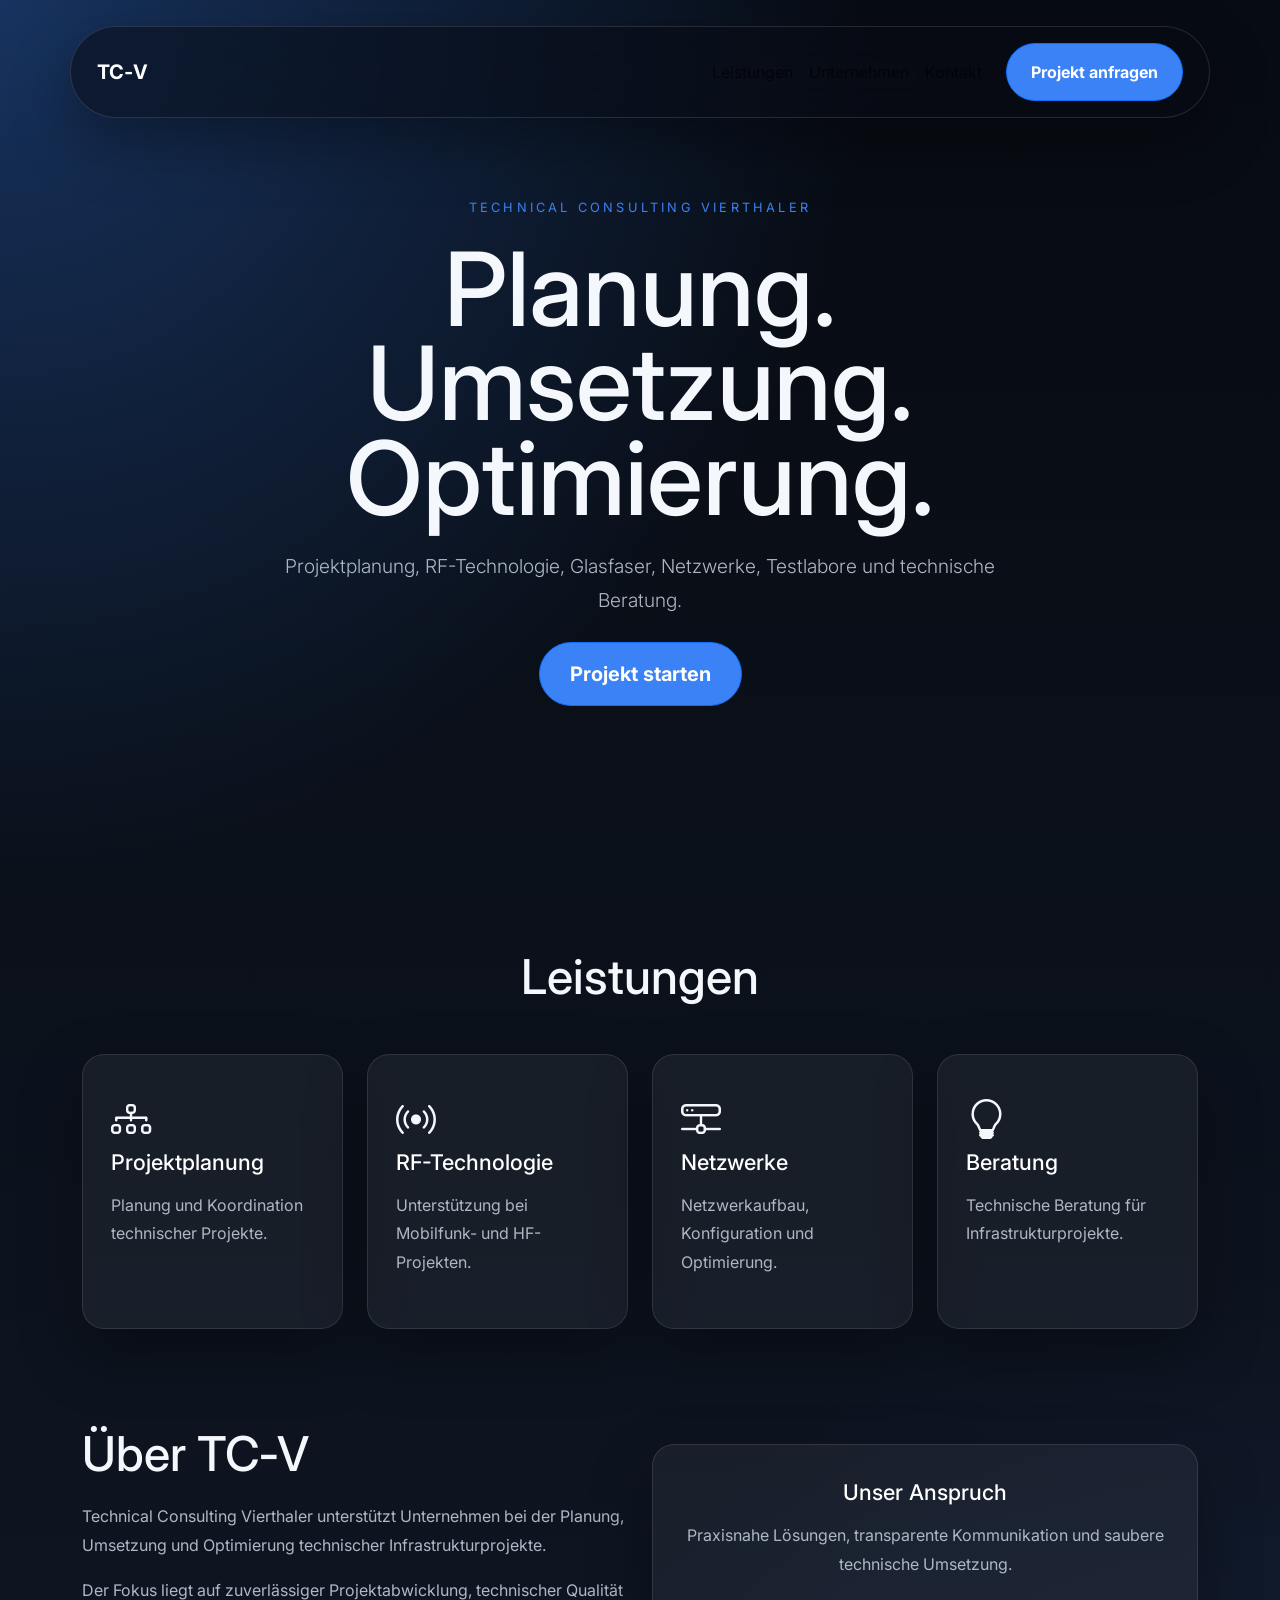
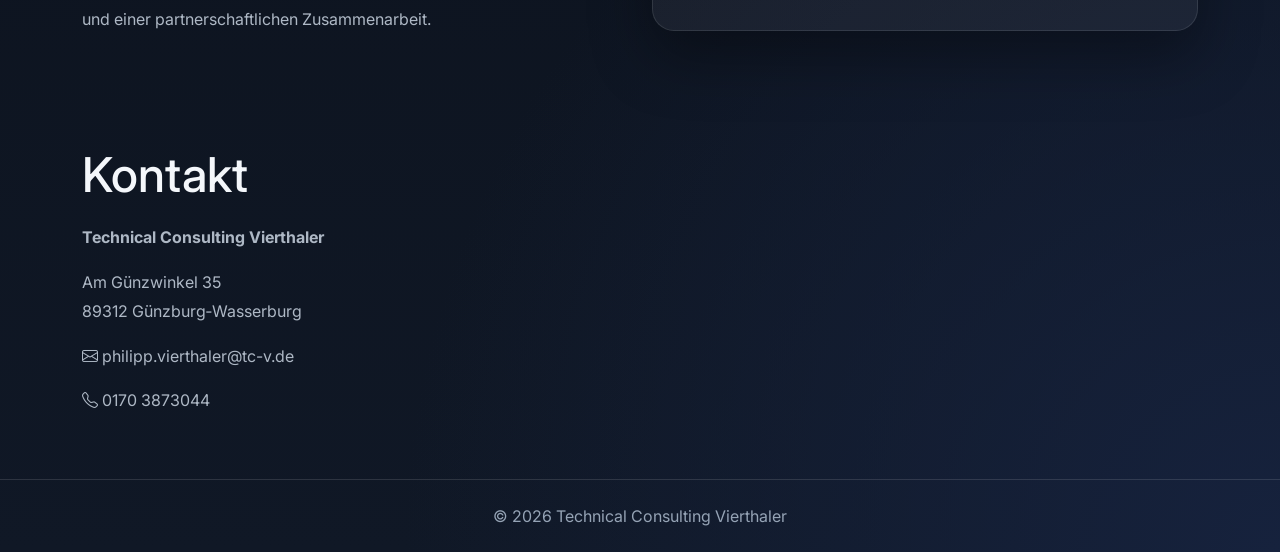
==== index.html @ 1ed107e8 "Add files via upload" ====
<!doctype html>
<html lang="de">
<head>
<meta charset="utf-8">
<meta name="viewport" content="width=device-width, initial-scale=1">
<title>Technical Consulting Vierthaler</title>

<meta name="description" content="Projektplanung, RF-Technologie, Glasfaser, Netzwerke und technische Beratung.">

<link href="https://cdn.jsdelivr.net/npm/bootstrap@5.3.7/dist/css/bootstrap.min.css" rel="stylesheet">
<link href="https://cdn.jsdelivr.net/npm/bootstrap-icons@1.11.3/font/bootstrap-icons.css" rel="stylesheet">
<link rel="preconnect" href="https://fonts.googleapis.com">
<link href="https://fonts.googleapis.com/css2?family=Inter:wght@300;400;600;700;800&display=swap" rel="stylesheet">
<link rel="stylesheet" href="style.css">
</head>

<body>

<nav class="navbar navbar-expand-lg fixed-top">
<div class="container">
<a class="navbar-brand text-white fw-bold" href="#">TC‑V</a>

<button class="navbar-toggler" data-bs-toggle="collapse" data-bs-target="#menu">
<span class="navbar-toggler-icon"></span>
</button>

<div id="menu" class="collapse navbar-collapse justify-content-end">
<ul class="navbar-nav align-items-lg-center">
<li class="nav-item"><a class="nav-link" href="#leistungen">Leistungen</a></li>
<li class="nav-item"><a class="nav-link" href="#unternehmen">Unternehmen</a></li>
<li class="nav-item"><a class="nav-link" href="#kontakt">Kontakt</a></li>
<li class="nav-item ms-lg-3">
<a href="#kontakt" class="btn btn-primary rounded-pill px-4">Projekt anfragen</a>
</li>
</ul>
</div>
</div>
</nav>

<header class="hero">
<div class="container text-center">
<span class="eyebrow">TECHNICAL CONSULTING VIERTHALER</span>
<h1>Planung.<br>Umsetzung.<br>Optimierung.</h1>
<p class="lead mx-auto" style="max-width:760px">
Projektplanung, RF-Technologie, Glasfaser, Netzwerke, Testlabore und technische Beratung.
</p>
<a class="btn btn-primary btn-lg rounded-pill mt-4" href="#kontakt">Projekt starten</a>
</div>
</header>

<section id="leistungen" class="container py-5">
<h2 class="text-center mb-5">Leistungen</h2>
<div class="row g-4">
<div class="col-md-6 col-xl-3"><div class="service-card"><i class="bi bi-diagram-3 fs-1"></i><h3>Projektplanung</h3><p>Planung und Koordination technischer Projekte.</p></div></div>
<div class="col-md-6 col-xl-3"><div class="service-card"><i class="bi bi-broadcast fs-1"></i><h3>RF-Technologie</h3><p>Unterstützung bei Mobilfunk- und HF-Projekten.</p></div></div>
<div class="col-md-6 col-xl-3"><div class="service-card"><i class="bi bi-hdd-network fs-1"></i><h3>Netzwerke</h3><p>Netzwerkaufbau, Konfiguration und Optimierung.</p></div></div>
<div class="col-md-6 col-xl-3"><div class="service-card"><i class="bi bi-lightbulb fs-1"></i><h3>Beratung</h3><p>Technische Beratung für Infrastrukturprojekte.</p></div></div>
</div>
</section>

<section id="unternehmen" class="container py-5">
<div class="row align-items-center">
<div class="col-lg-6">
<h2>Über TC‑V</h2>
<p>Technical Consulting Vierthaler unterstützt Unternehmen bei der Planung, Umsetzung und Optimierung technischer Infrastrukturprojekte.</p>
<p>Der Fokus liegt auf zuverlässiger Projektabwicklung, technischer Qualität und einer partnerschaftlichen Zusammenarbeit.</p>
</div>
<div class="col-lg-6">
<div class="service-card text-center">
<h3>Unser Anspruch</h3>
<p>Praxisnahe Lösungen, transparente Kommunikation und saubere technische Umsetzung.</p>
</div>
</div>
</div>
</section>

<section id="kontakt" class="container py-5">
<h2>Kontakt</h2>
<p><strong>Technical Consulting Vierthaler</strong></p>
<p>Am Günzwinkel 35<br>89312 Günzburg‑Wasserburg</p>
<p><i class="bi bi-envelope"></i> philipp.vierthaler@tc-v.de</p>
<p><i class="bi bi-telephone"></i> 0170 3873044</p>
</section>

<footer class="py-4 text-center">
© 2026 Technical Consulting Vierthaler
</footer>

<script src="https://cdn.jsdelivr.net/npm/bootstrap@5.3.7/dist/js/bootstrap.bundle.min.js"></script>
<script src="script.js"></script>
</body>
</html>
---- style.css ----
:root{
 --bg:#070b12;
 --bg2:#101826;
 --surface:rgba(255,255,255,.05);
 --surface2:rgba(255,255,255,.08);
 --border:rgba(255,255,255,.12);
 --text:#f4f7fb;
 --muted:#aeb8c5;
 --accent:#3b82f6;
 --radius:20px;
 --shadow:0 25px 60px rgba(0,0,0,.35);
}

*{margin:0;padding:0;box-sizing:border-box}
html{scroll-behavior:smooth}
body{
 font-family:Inter,sans-serif;
 color:var(--text);
 background:
 radial-gradient(circle at top left,#17335f 0%,transparent 35%),
 radial-gradient(circle at bottom right,#16223d 0%,transparent 35%),
 linear-gradient(180deg,var(--bg),var(--bg2));
 overflow-x:hidden;
}

.container{width:min(1200px,92%);margin:auto}

.navbar{
 position:fixed;
 top:18px;
 left:0;
 right:0;
 z-index:1000;
}

.navbar .container{
 display:flex;
 justify-content:space-between;
 align-items:center;
 padding:16px 26px;
 background:rgba(8,12,20,.55);
 backdrop-filter:blur(18px);
 border:1px solid var(--border);
 border-radius:999px;
 box-shadow:var(--shadow);
}

.logo{
 color:#fff;
 text-decoration:none;
 font-weight:800;
 font-size:1.4rem;
 letter-spacing:.08em;
}

.menu{
 display:flex;
 gap:30px;
 align-items:center;
}

.menu a{
 color:var(--muted);
 text-decoration:none;
 transition:.25s;
}

.menu a:hover{color:#fff}

.cta{
 background:var(--accent);
 color:#fff!important;
 padding:12px 22px;
 border-radius:999px;
}

.hero{
 min-height:100vh;
 display:grid;
 place-items:center;
 text-align:center;
 position:relative;
 overflow:hidden;
}

.hero-bg{
 position:absolute;
 inset:-25%;
 background:
 radial-gradient(circle at 30% 35%,rgba(59,130,246,.28),transparent 32%),
 radial-gradient(circle at 70% 70%,rgba(140,92,255,.18),transparent 30%);
 filter:blur(45px);
 animation:float 14s ease-in-out infinite alternate;
}

.hero-content{
 position:relative;
 max-width:900px;
 z-index:2;
}

.eyebrow{
 color:var(--accent);
 letter-spacing:.25em;
 font-size:.8rem;
}

h1{
 font-size:clamp(3.3rem,8vw,6.5rem);
 line-height:.92;
 margin:24px 0;
}

.hero p{
 color:var(--muted);
 font-size:1.2rem;
 line-height:1.8;
 max-width:760px;
 margin:auto;
}

.buttons{
 margin-top:45px;
 display:flex;
 gap:18px;
 justify-content:center;
 flex-wrap:wrap;
}

.btn-primary,.btn-secondary{
 padding:16px 30px;
 border-radius:999px;
 text-decoration:none;
 font-weight:700;
 transition:.25s;
}

.btn-primary{
 background:var(--accent);
 color:#fff;
}

.btn-primary:hover{
 transform:translateY(-4px);
}

.btn-secondary{
 border:1px solid var(--border);
 background:var(--surface);
 color:#fff;
}

section{
 padding:110px 0;
}

h2{
 font-size:clamp(2rem,4vw,3rem);
 margin-bottom:20px;
}

.services-grid{
 display:grid;
 grid-template-columns:repeat(auto-fit,minmax(260px,1fr));
 gap:28px;
 margin-top:50px;
}

.service-card{
 background:var(--surface);
 border:1px solid var(--border);
 border-radius:var(--radius);
 padding:34px;
 transition:.3s;
 backdrop-filter:blur(10px);
 box-shadow:var(--shadow);
}

.service-card:hover{
 transform:translateY(-10px);
 border-color:rgba(59,130,246,.5);
 background:var(--surface2);
}

.service-card h3{
 margin-bottom:15px;
}

.service-card p,
#unternehmen p,
#kontakt p{
 color:var(--muted);
 line-height:1.8;
}

#kontakt a{
 color:var(--accent);
 text-decoration:none;
}

footer{
 border-top:1px solid var(--border);
 padding:50px 0;
 text-align:center;
 color:#95a3b5;
}

@keyframes float{
 from{transform:translate(-30px,-20px) scale(1)}
 to{transform:translate(35px,25px) scale(1.1)}
}

@media(max-width:900px){
 .navbar .container{
  flex-direction:column;
  border-radius:24px;
  gap:18px;
 }
 .menu{
  flex-wrap:wrap;
  justify-content:center;
  gap:18px;
 }
 .hero{
  padding-top:130px;
 }
 h1{
  line-height:1.02;
 }
}
/* ---------- Leistungen ---------- */

.service-card{
    background:rgba(255,255,255,.05);
    border:1px solid rgba(255,255,255,.10);
    border-radius:22px;
    padding:35px 28px;
    transition:.35s;
    backdrop-filter:blur(16px);
    height:100%;
}

.service-card:hover{
    transform:translateY(-10px);
    border-color:#3b82f6;
    box-shadow:0 20px 50px rgba(59,130,246,.18);
}

.service-icon{
    width:70px;
    height:70px;
    border-radius:18px;
    display:flex;
    align-items:center;
    justify-content:center;
    font-size:2rem;
    background:rgba(59,130,246,.12);
    margin-bottom:25px;
}

.service-card h3{
    font-size:1.35rem;
    margin-bottom:15px;
    color:#fff;
}

.service-card p{
    color:#aeb8c5;
    line-height:1.8;
}

#leistungen{
    padding-top:120px;
    padding-bottom:120px;
}
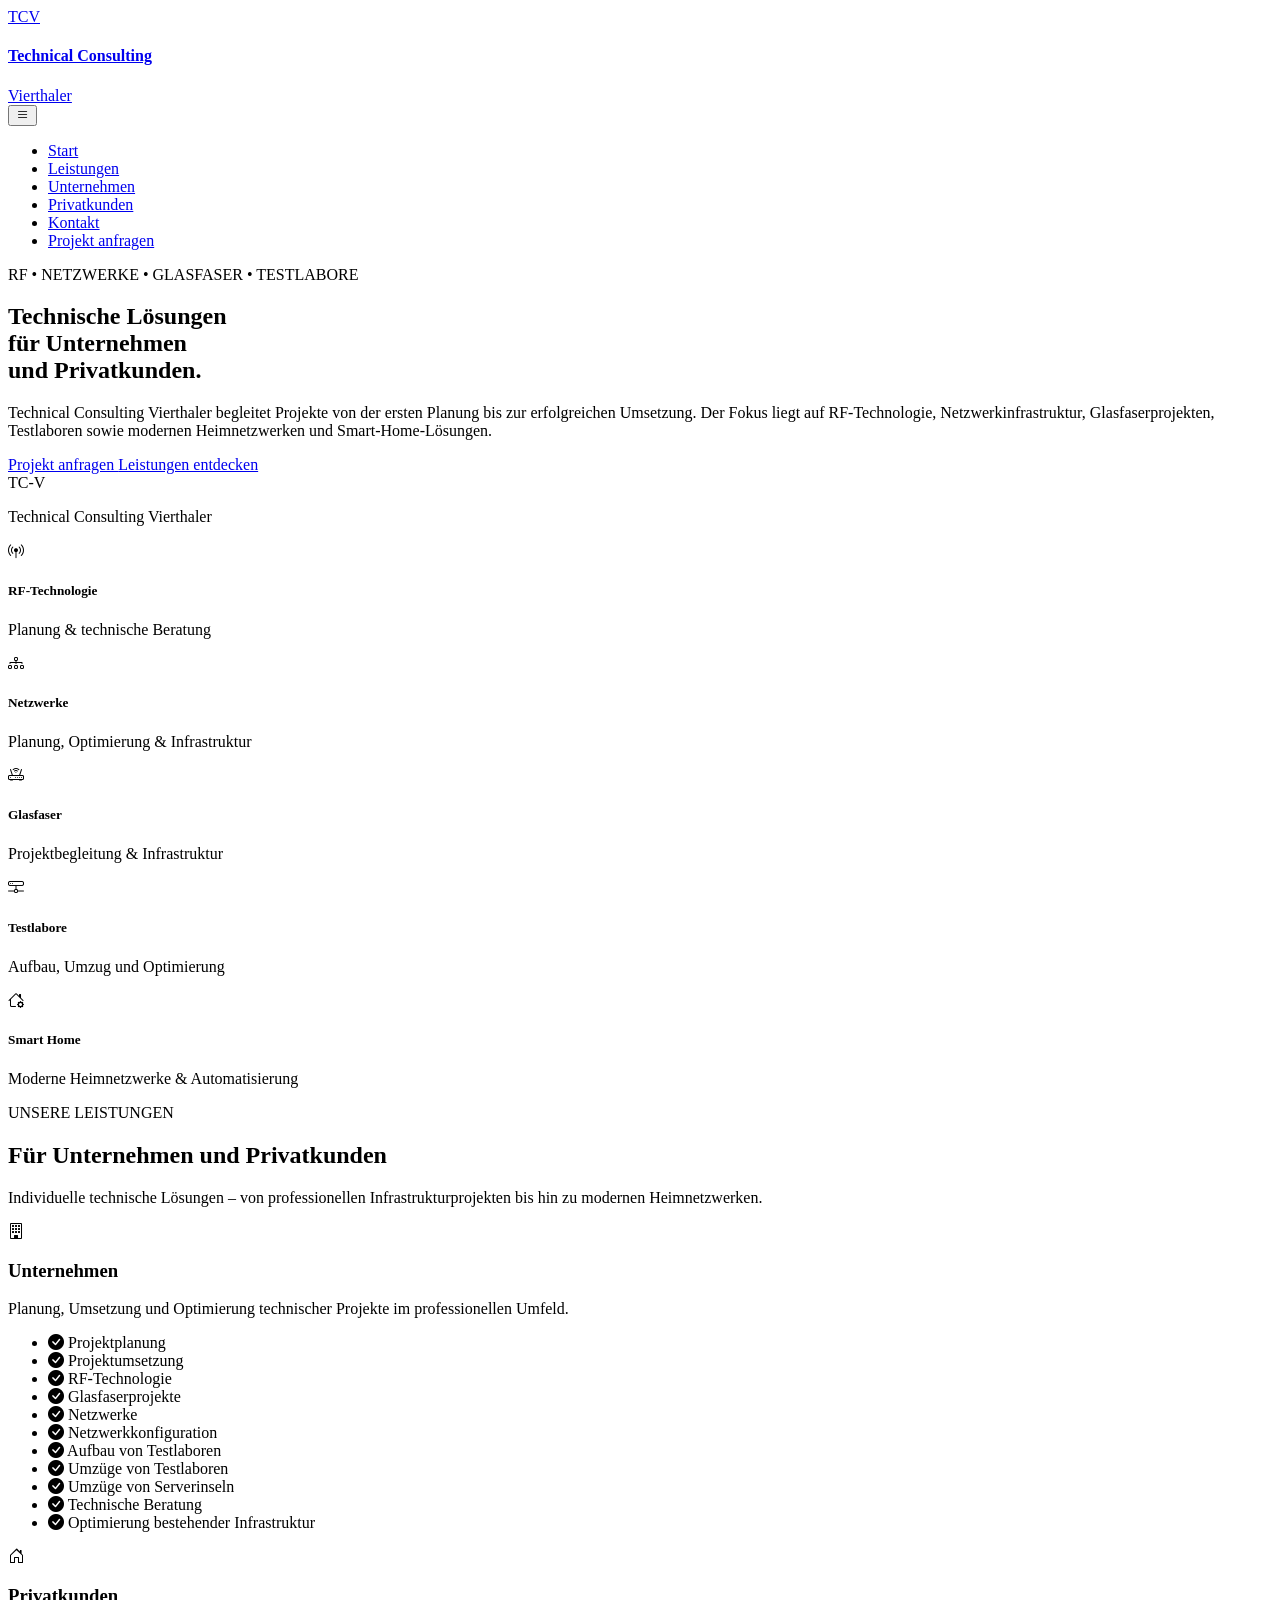
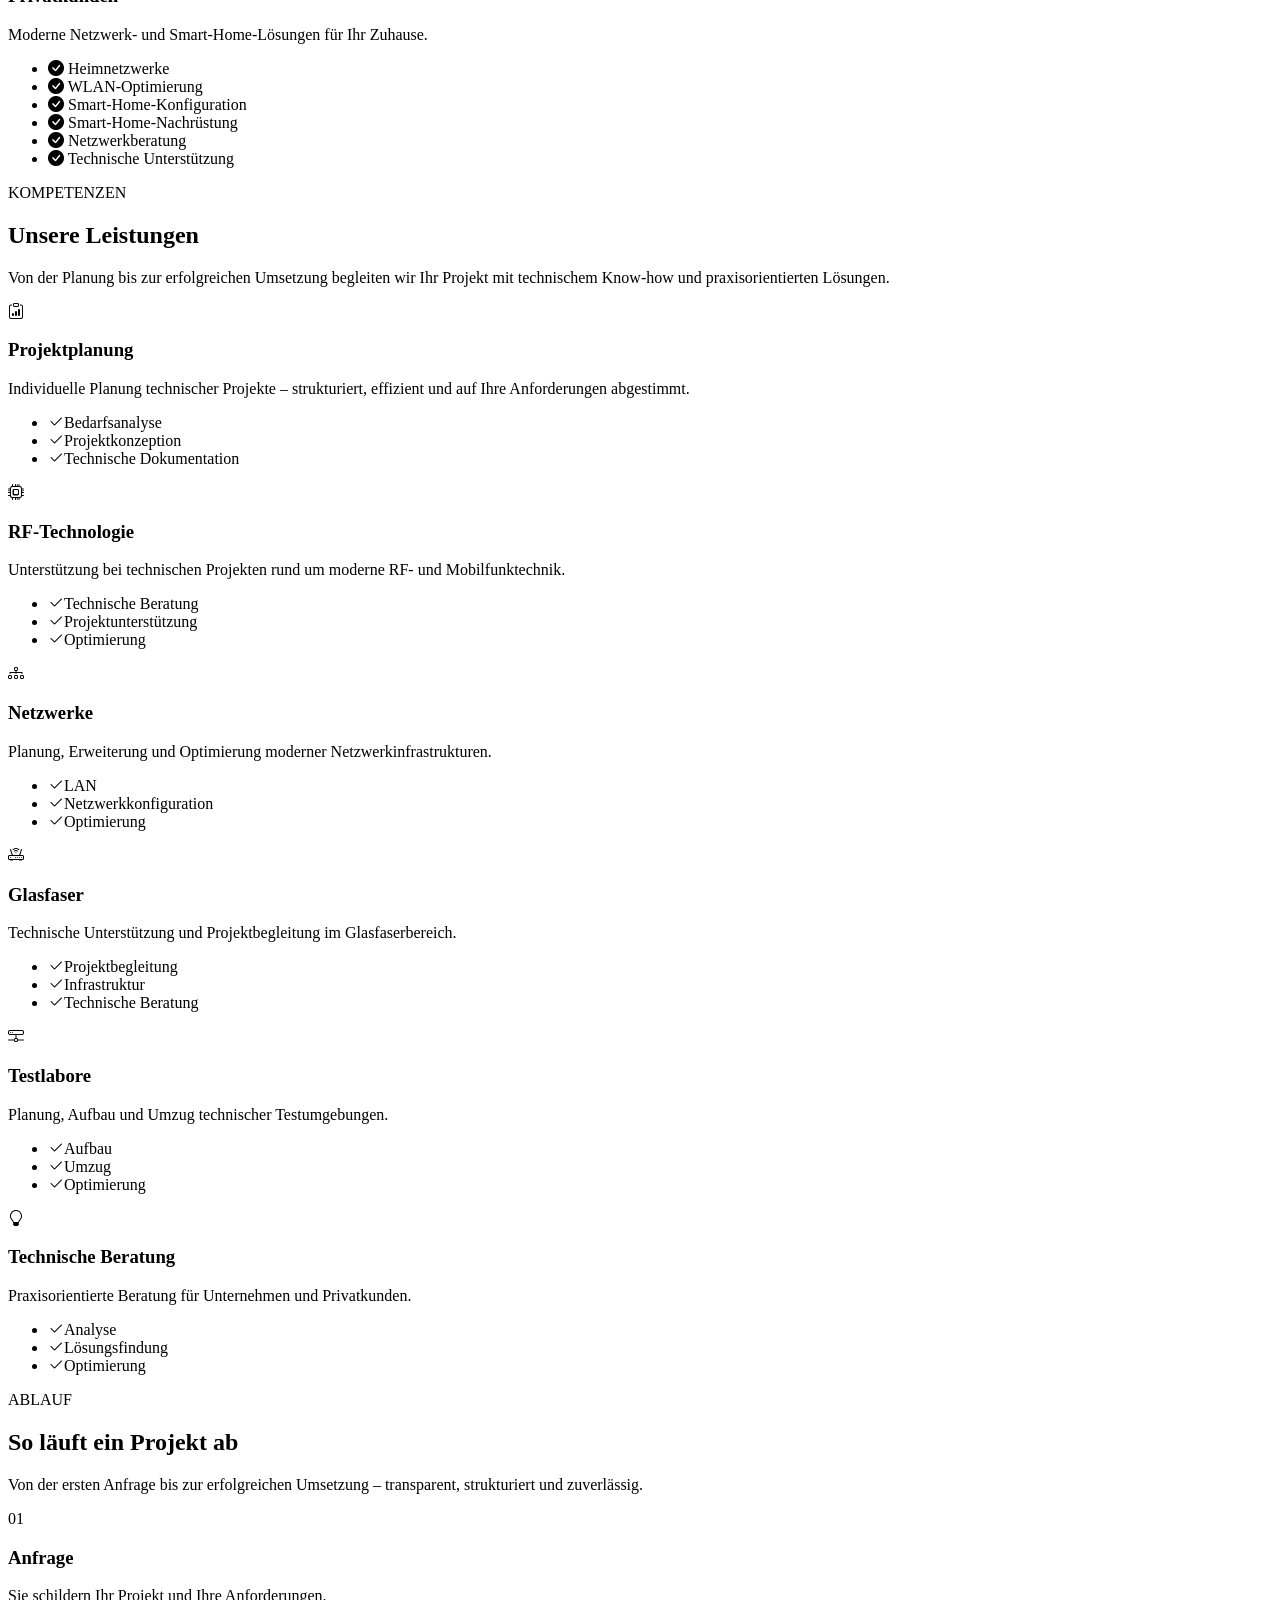
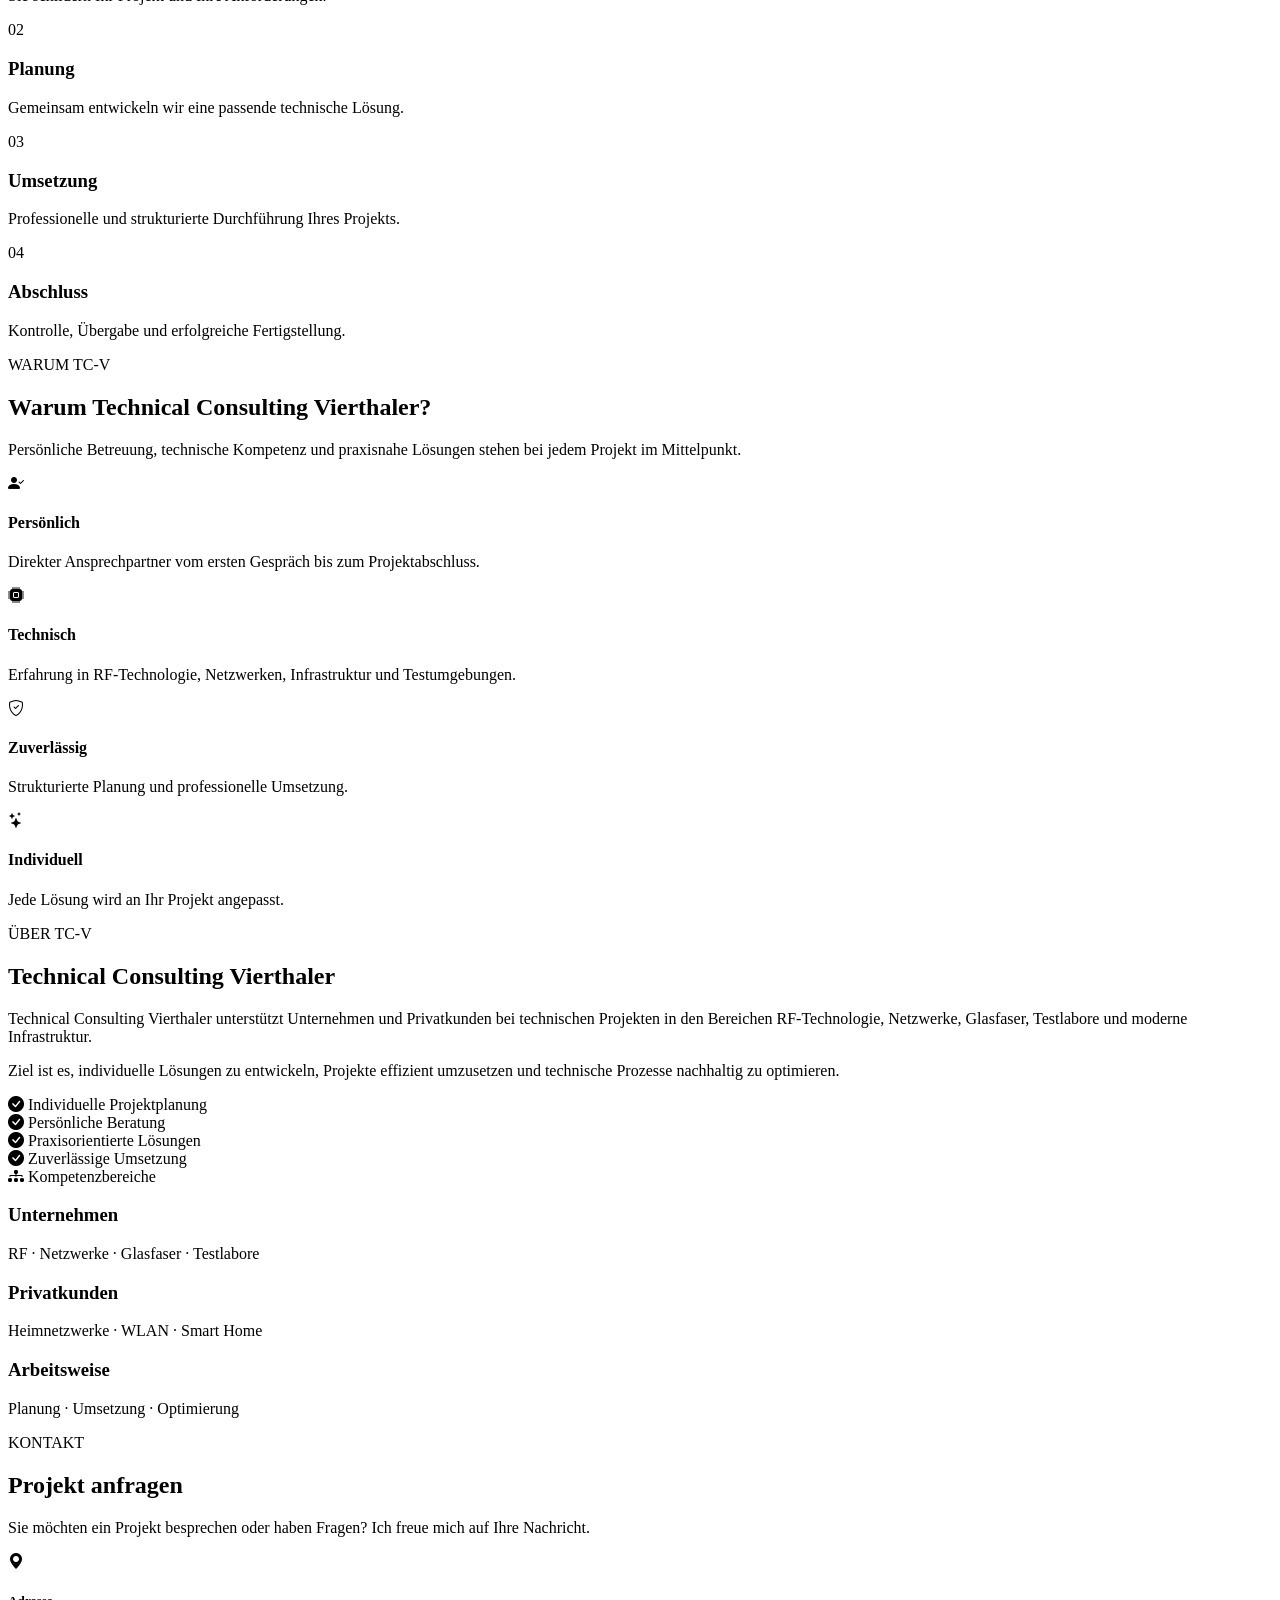
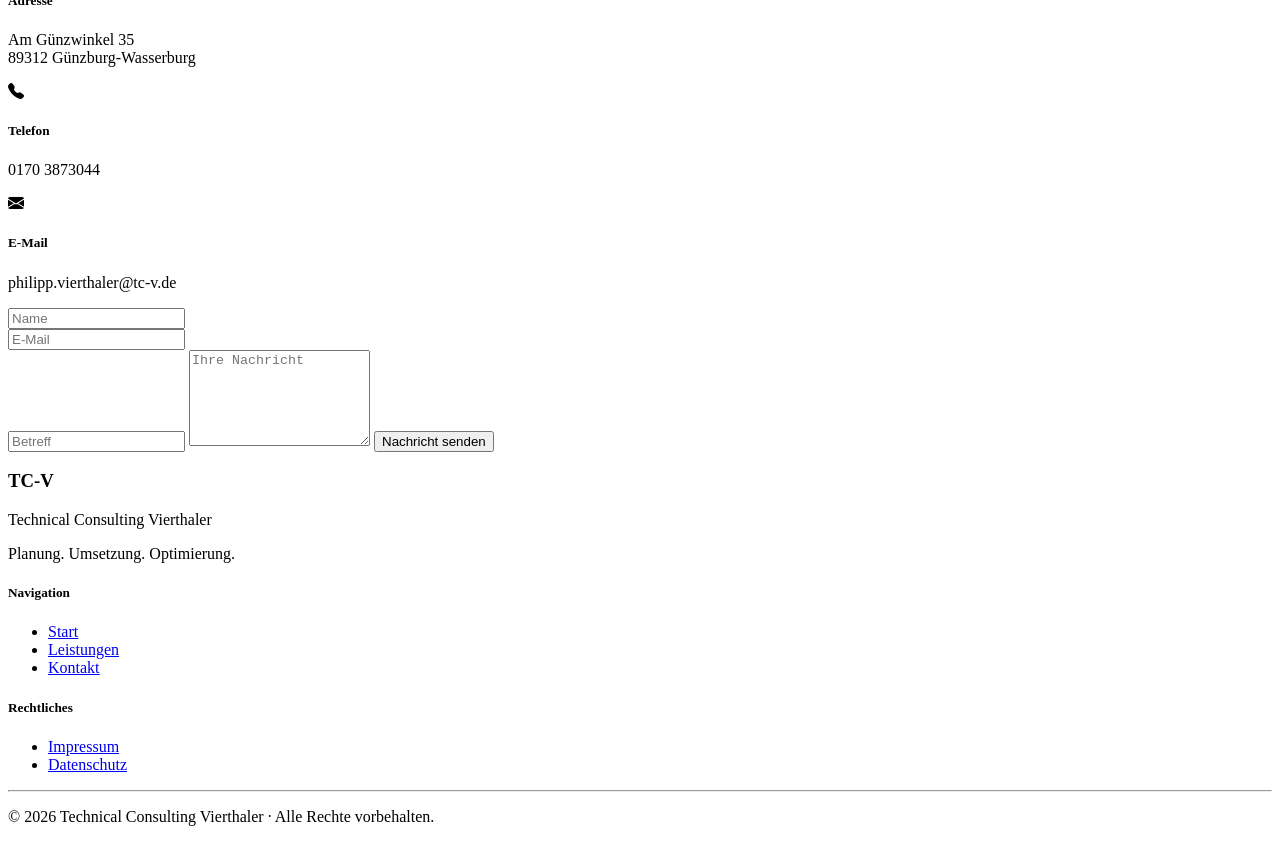
==== commit e4a30ab3: "Rename tcv_index_v4.html to index.html" ====
--- a/index.html
+++ b/index.html
@@ -1,92 +1,1382 @@
-<!doctype html>
+<!DOCTYPE html>
 <html lang="de">
+
 <head>
-<meta charset="utf-8">
-<meta name="viewport" content="width=device-width, initial-scale=1">
-<title>Technical Consulting Vierthaler</title>
-
-<meta name="description" content="Projektplanung, RF-Technologie, Glasfaser, Netzwerke und technische Beratung.">
-
-<link href="https://cdn.jsdelivr.net/npm/bootstrap@5.3.7/dist/css/bootstrap.min.css" rel="stylesheet">
-<link href="https://cdn.jsdelivr.net/npm/bootstrap-icons@1.11.3/font/bootstrap-icons.css" rel="stylesheet">
-<link rel="preconnect" href="https://fonts.googleapis.com">
-<link href="https://fonts.googleapis.com/css2?family=Inter:wght@300;400;600;700;800&display=swap" rel="stylesheet">
-<link rel="stylesheet" href="style.css">
+
+    <meta charset="UTF-8">
+    <meta name="viewport" content="width=device-width, initial-scale=1.0">
+
+    <title>Technical Consulting Vierthaler | RF · Netzwerke · Glasfaser · Testlabore</title>
+
+    <meta name="description"
+        content="Technical Consulting Vierthaler unterstützt Unternehmen und Privatkunden bei RF-Technologie, Netzwerken, Glasfaserprojekten, Testlaboren und technischer Infrastruktur.">
+
+    <meta name="keywords"
+        content="RF, Netzwerke, Glasfaser, Testlabore, Smart Home, Netzwerkberatung, Günzburg">
+
+    <meta name="author"
+        content="Technical Consulting Vierthaler">
+
+    <meta property="og:title"
+        content="Technical Consulting Vierthaler">
+
+    <meta property="og:description"
+        content="Planung. Umsetzung. Optimierung.">
+
+    <meta property="og:type"
+        content="website">
+
+    <meta property="og:locale"
+        content="de_DE">
+
+    <link rel="preconnect" href="https://fonts.googleapis.com">
+
+    <link rel="preconnect" href="https://fonts.gstatic.com" crossorigin>
+
+    <link href="https://fonts.googleapis.com/css2?family=Inter:wght@300;400;500;600;700;800;900&display=swap"
+        rel="stylesheet">
+
+    <link href="https://cdn.jsdelivr.net/npm/bootstrap-icons@1.13.1/font/bootstrap-icons.min.css"
+        rel="stylesheet">
+
+    <link href="css/style.css"
+        rel="stylesheet">
+
 </head>
 
 <body>
 
-<nav class="navbar navbar-expand-lg fixed-top">
+<div id="progress-bar"></div>
+
+<div class="background-grid"></div>
+
+<div class="background-glow glow-left"></div>
+
+<div class="background-glow glow-right"></div>
+
+<header>
+
+<nav class="navbar navbar-expand-lg">
+
 <div class="container">
-<a class="navbar-brand text-white fw-bold" href="#">TC‑V</a>
-
-<button class="navbar-toggler" data-bs-toggle="collapse" data-bs-target="#menu">
-<span class="navbar-toggler-icon"></span>
+
+<a class="navbar-brand logo" href="#">
+
+<div class="logo-icon">
+
+TCV
+
+</div>
+
+<div class="logo-text">
+
+<h4>
+
+Technical Consulting
+
+</h4>
+
+<span>
+
+Vierthaler
+
+</span>
+
+</div>
+
+</a>
+
+<button class="navbar-toggler"
+        type="button"
+        data-bs-toggle="collapse"
+        data-bs-target="#navbar">
+
+<i class="bi bi-list"></i>
+
 </button>
 
-<div id="menu" class="collapse navbar-collapse justify-content-end">
+<div class="collapse navbar-collapse justify-content-end"
+     id="navbar">
+
 <ul class="navbar-nav align-items-lg-center">
-<li class="nav-item"><a class="nav-link" href="#leistungen">Leistungen</a></li>
-<li class="nav-item"><a class="nav-link" href="#unternehmen">Unternehmen</a></li>
-<li class="nav-item"><a class="nav-link" href="#kontakt">Kontakt</a></li>
-<li class="nav-item ms-lg-3">
-<a href="#kontakt" class="btn btn-primary rounded-pill px-4">Projekt anfragen</a>
-</li>
+
+<li class="nav-item">
+
+<a class="nav-link active"
+   href="#start">
+
+Start
+
+</a>
+
+</li>
+
+<li class="nav-item">
+
+<a class="nav-link"
+   href="#leistungen">
+
+Leistungen
+
+</a>
+
+</li>
+
+<li class="nav-item">
+
+<a class="nav-link"
+   href="#unternehmen">
+
+Unternehmen
+
+</a>
+
+</li>
+
+<li class="nav-item">
+
+<a class="nav-link"
+   href="#privatkunden">
+
+Privatkunden
+
+</a>
+
+</li>
+
+<li class="nav-item">
+
+<a class="nav-link"
+   href="#kontakt">
+
+Kontakt
+
+</a>
+
+</li>
+
+<li class="nav-item ms-lg-4">
+
+<a href="#kontakt"
+   class="btn btn-primary">
+
+Projekt anfragen
+
+</a>
+
+</li>
+
 </ul>
-</div>
-</div>
+
+</div>
+
+</div>
+
 </nav>
 
-<header class="hero">
-<div class="container text-center">
-<span class="eyebrow">TECHNICAL CONSULTING VIERTHALER</span>
-<h1>Planung.<br>Umsetzung.<br>Optimierung.</h1>
-<p class="lead mx-auto" style="max-width:760px">
-Projektplanung, RF-Technologie, Glasfaser, Netzwerke, Testlabore und technische Beratung.
+</header>
+
+<main>
+
+<!-- ===================================================== -->
+<!-- HERO -->
+<!-- ===================================================== -->
+
+<section class="hero" id="start">
+
+<div class="hero-network"></div>
+
+<div class="container">
+
+<div class="row align-items-center gy-5">
+
+<div class="col-lg-7">
+
+<span class="hero-tag">
+
+RF • NETZWERKE • GLASFASER • TESTLABORE
+
+</span>
+
+<h1>
+
+Technische Lösungen<br>
+
+für Unternehmen<br>
+
+und Privatkunden.
+
+</h1>
+
+<p>
+
+Technical Consulting Vierthaler begleitet Projekte von der ersten Planung bis zur erfolgreichen Umsetzung. Der Fokus liegt auf RF-Technologie, Netzwerkinfrastruktur, Glasfaserprojekten, Testlaboren sowie modernen Heimnetzwerken und Smart-Home-Lösungen.
+
 </p>
-<a class="btn btn-primary btn-lg rounded-pill mt-4" href="#kontakt">Projekt starten</a>
-</div>
-</header>
-
-<section id="leistungen" class="container py-5">
-<h2 class="text-center mb-5">Leistungen</h2>
+
+<div class="hero-buttons">
+
+<a href="#kontakt"
+   class="btn btn-primary btn-lg">
+
+Projekt anfragen
+
+</a>
+
+<a href="#leistungen"
+   class="btn btn-outline-light btn-lg">
+
+Leistungen entdecken
+
+</a>
+
+</div>
+
+</div>
+
+<div class="col-lg-5">
+
+<div class="hero-card">
+
+<div class="hero-card-header">
+
+<span>
+
+TC-V
+
+</span>
+
+<p>
+
+Technical Consulting Vierthaler
+
+</p>
+
+</div>
+
+<div class="hero-card-body">
+
+<div class="hero-item">
+
+<i class="bi bi-broadcast-pin"></i>
+
+<div>
+
+<h5>RF-Technologie</h5>
+
+<p>Planung & technische Beratung</p>
+
+</div>
+
+</div>
+
+<div class="hero-item">
+
+<i class="bi bi-diagram-3"></i>
+
+<div>
+
+<h5>Netzwerke</h5>
+
+<p>Planung, Optimierung & Infrastruktur</p>
+
+</div>
+
+</div>
+<div class="hero-item">
+
+    <i class="bi bi-router"></i>
+
+    <div>
+
+        <h5>Glasfaser</h5>
+
+        <p>Projektbegleitung & Infrastruktur</p>
+
+    </div>
+
+</div>
+
+<div class="hero-item">
+
+    <i class="bi bi-hdd-network"></i>
+
+    <div>
+
+        <h5>Testlabore</h5>
+
+        <p>Aufbau, Umzug und Optimierung</p>
+
+    </div>
+
+</div>
+
+<div class="hero-item">
+
+    <i class="bi bi-house-gear"></i>
+
+    <div>
+
+        <h5>Smart Home</h5>
+
+        <p>Moderne Heimnetzwerke & Automatisierung</p>
+
+    </div>
+
+</div>
+
+</div>
+
+</div>
+
+</div>
+
+</div>
+
+</section>
+
+<!-- ===================================================== -->
+<!-- UNTERNEHMEN & PRIVATKUNDEN -->
+<!-- ===================================================== -->
+
+<section class="target-section">
+
+<div class="container">
+
+<div class="section-header">
+
+<span>
+
+UNSERE LEISTUNGEN
+
+</span>
+
+<h2>
+
+Für Unternehmen und Privatkunden
+
+</h2>
+
+<p>
+
+Individuelle technische Lösungen – von professionellen Infrastrukturprojekten bis hin zu modernen Heimnetzwerken.
+
+</p>
+
+</div>
+
+<div class="row g-5">
+
+<div class="col-lg-6" id="unternehmen">
+
+<div class="target-card">
+
+<div class="target-icon">
+
+<i class="bi bi-building"></i>
+
+</div>
+
+<h3>
+
+Unternehmen
+
+</h3>
+
+<p>
+
+Planung, Umsetzung und Optimierung technischer Projekte im professionellen Umfeld.
+
+</p>
+
+<ul>
+
+<li>
+
+<i class="bi bi-check-circle-fill"></i>
+
+Projektplanung
+
+</li>
+
+<li>
+
+<i class="bi bi-check-circle-fill"></i>
+
+Projektumsetzung
+
+</li>
+
+<li>
+
+<i class="bi bi-check-circle-fill"></i>
+
+RF-Technologie
+
+</li>
+
+<li>
+
+<i class="bi bi-check-circle-fill"></i>
+
+Glasfaserprojekte
+
+</li>
+
+<li>
+
+<i class="bi bi-check-circle-fill"></i>
+
+Netzwerke
+
+</li>
+
+<li>
+
+<i class="bi bi-check-circle-fill"></i>
+
+Netzwerkkonfiguration
+
+</li>
+
+<li>
+
+<i class="bi bi-check-circle-fill"></i>
+
+Aufbau von Testlaboren
+
+</li>
+
+<li>
+
+<i class="bi bi-check-circle-fill"></i>
+
+Umzüge von Testlaboren
+
+</li>
+
+<li>
+
+<i class="bi bi-check-circle-fill"></i>
+
+Umzüge von Serverinseln
+
+</li>
+
+<li>
+
+<i class="bi bi-check-circle-fill"></i>
+
+Technische Beratung
+
+</li>
+
+<li>
+
+<i class="bi bi-check-circle-fill"></i>
+
+Optimierung bestehender Infrastruktur
+
+</li>
+
+</ul>
+
+</div>
+
+</div>
+
+<div class="col-lg-6" id="privatkunden">
+
+<div class="target-card">
+
+<div class="target-icon">
+
+<i class="bi bi-house-door"></i>
+
+</div>
+
+<h3>
+
+Privatkunden
+
+</h3>
+
+<p>
+
+Moderne Netzwerk- und Smart-Home-Lösungen für Ihr Zuhause.
+
+</p>
+
+<ul>
+
+<li>
+
+<i class="bi bi-check-circle-fill"></i>
+
+Heimnetzwerke
+
+</li>
+
+<li>
+
+<i class="bi bi-check-circle-fill"></i>
+
+WLAN-Optimierung
+
+</li>
+
+<li>
+
+<i class="bi bi-check-circle-fill"></i>
+
+Smart-Home-Konfiguration
+
+</li>
+
+<li>
+
+<i class="bi bi-check-circle-fill"></i>
+
+Smart-Home-Nachrüstung
+
+</li>
+
+<li>
+
+<i class="bi bi-check-circle-fill"></i>
+
+Netzwerkberatung
+
+</li>
+
+<li>
+
+<i class="bi bi-check-circle-fill"></i>
+
+Technische Unterstützung
+
+</li>
+
+</ul>
+
+</div>
+
+</div>
+
+</div>
+
+</div>
+
+</section>
+
+<!-- ===================================================== -->
+<!-- LEISTUNGEN -->
+<!-- ===================================================== -->
+
+<section id="leistungen" class="services">
+
+<div class="container">
+
+<div class="section-header">
+
+<span>
+
+KOMPETENZEN
+
+</span>
+
+<h2>
+
+Unsere Leistungen
+
+</h2>
+
+<p>
+
+Von der Planung bis zur erfolgreichen Umsetzung begleiten wir Ihr Projekt mit technischem Know-how und praxisorientierten Lösungen.
+
+</p>
+
+</div>
+
 <div class="row g-4">
-<div class="col-md-6 col-xl-3"><div class="service-card"><i class="bi bi-diagram-3 fs-1"></i><h3>Projektplanung</h3><p>Planung und Koordination technischer Projekte.</p></div></div>
-<div class="col-md-6 col-xl-3"><div class="service-card"><i class="bi bi-broadcast fs-1"></i><h3>RF-Technologie</h3><p>Unterstützung bei Mobilfunk- und HF-Projekten.</p></div></div>
-<div class="col-md-6 col-xl-3"><div class="service-card"><i class="bi bi-hdd-network fs-1"></i><h3>Netzwerke</h3><p>Netzwerkaufbau, Konfiguration und Optimierung.</p></div></div>
-<div class="col-md-6 col-xl-3"><div class="service-card"><i class="bi bi-lightbulb fs-1"></i><h3>Beratung</h3><p>Technische Beratung für Infrastrukturprojekte.</p></div></div>
-</div>
+    <div class="col-lg-4 col-md-6">
+
+    <div class="service-card">
+
+        <div class="service-icon">
+
+            <i class="bi bi-clipboard-data"></i>
+
+        </div>
+
+        <h3>Projektplanung</h3>
+
+        <p>
+
+            Individuelle Planung technischer Projekte – strukturiert,
+            effizient und auf Ihre Anforderungen abgestimmt.
+
+        </p>
+
+        <ul>
+
+            <li><i class="bi bi-check2"></i>Bedarfsanalyse</li>
+            <li><i class="bi bi-check2"></i>Projektkonzeption</li>
+            <li><i class="bi bi-check2"></i>Technische Dokumentation</li>
+
+        </ul>
+
+    </div>
+
+</div>
+
+<div class="col-lg-4 col-md-6">
+
+    <div class="service-card">
+
+        <div class="service-icon">
+
+            <i class="bi bi-cpu"></i>
+
+        </div>
+
+        <h3>RF-Technologie</h3>
+
+        <p>
+
+            Unterstützung bei technischen Projekten rund um
+            moderne RF- und Mobilfunktechnik.
+
+        </p>
+
+        <ul>
+
+            <li><i class="bi bi-check2"></i>Technische Beratung</li>
+            <li><i class="bi bi-check2"></i>Projektunterstützung</li>
+            <li><i class="bi bi-check2"></i>Optimierung</li>
+
+        </ul>
+
+    </div>
+
+</div>
+
+<div class="col-lg-4 col-md-6">
+
+    <div class="service-card">
+
+        <div class="service-icon">
+
+            <i class="bi bi-diagram-3"></i>
+
+        </div>
+
+        <h3>Netzwerke</h3>
+
+        <p>
+
+            Planung, Erweiterung und Optimierung moderner
+            Netzwerkinfrastrukturen.
+
+        </p>
+
+        <ul>
+
+            <li><i class="bi bi-check2"></i>LAN</li>
+            <li><i class="bi bi-check2"></i>Netzwerkkonfiguration</li>
+            <li><i class="bi bi-check2"></i>Optimierung</li>
+
+        </ul>
+
+    </div>
+
+</div>
+
+<div class="col-lg-4 col-md-6">
+
+    <div class="service-card">
+
+        <div class="service-icon">
+
+            <i class="bi bi-router"></i>
+
+        </div>
+
+        <h3>Glasfaser</h3>
+
+        <p>
+
+            Technische Unterstützung und Projektbegleitung
+            im Glasfaserbereich.
+
+        </p>
+
+        <ul>
+
+            <li><i class="bi bi-check2"></i>Projektbegleitung</li>
+            <li><i class="bi bi-check2"></i>Infrastruktur</li>
+            <li><i class="bi bi-check2"></i>Technische Beratung</li>
+
+        </ul>
+
+    </div>
+
+</div>
+
+<div class="col-lg-4 col-md-6">
+
+    <div class="service-card">
+
+        <div class="service-icon">
+
+            <i class="bi bi-hdd-network"></i>
+
+        </div>
+
+        <h3>Testlabore</h3>
+
+        <p>
+
+            Planung, Aufbau und Umzug technischer
+            Testumgebungen.
+
+        </p>
+
+        <ul>
+
+            <li><i class="bi bi-check2"></i>Aufbau</li>
+            <li><i class="bi bi-check2"></i>Umzug</li>
+            <li><i class="bi bi-check2"></i>Optimierung</li>
+
+        </ul>
+
+    </div>
+
+</div>
+
+<div class="col-lg-4 col-md-6">
+
+    <div class="service-card">
+
+        <div class="service-icon">
+
+            <i class="bi bi-lightbulb"></i>
+
+        </div>
+
+        <h3>Technische Beratung</h3>
+
+        <p>
+
+            Praxisorientierte Beratung für Unternehmen
+            und Privatkunden.
+
+        </p>
+
+        <ul>
+
+            <li><i class="bi bi-check2"></i>Analyse</li>
+            <li><i class="bi bi-check2"></i>Lösungsfindung</li>
+            <li><i class="bi bi-check2"></i>Optimierung</li>
+
+        </ul>
+
+    </div>
+
+</div>
+
+</div>
+
+</div>
+
 </section>
 
-<section id="unternehmen" class="container py-5">
-<div class="row align-items-center">
-<div class="col-lg-6">
-<h2>Über TC‑V</h2>
-<p>Technical Consulting Vierthaler unterstützt Unternehmen bei der Planung, Umsetzung und Optimierung technischer Infrastrukturprojekte.</p>
-<p>Der Fokus liegt auf zuverlässiger Projektabwicklung, technischer Qualität und einer partnerschaftlichen Zusammenarbeit.</p>
-</div>
-<div class="col-lg-6">
-<div class="service-card text-center">
-<h3>Unser Anspruch</h3>
-<p>Praxisnahe Lösungen, transparente Kommunikation und saubere technische Umsetzung.</p>
-</div>
-</div>
-</div>
+<!-- ===================================================== -->
+<!-- PROJEKTABLAUF -->
+<!-- ===================================================== -->
+
+<section class="workflow">
+
+<div class="container">
+
+<div class="section-header">
+
+<span>
+
+ABLAUF
+
+</span>
+
+<h2>
+
+So läuft ein Projekt ab
+
+</h2>
+
+<p>
+
+Von der ersten Anfrage bis zur erfolgreichen Umsetzung –
+transparent, strukturiert und zuverlässig.
+
+</p>
+
+</div>
+
+<div class="workflow-grid">
+
+<div class="workflow-card">
+
+<div class="workflow-number">
+
+01
+
+</div>
+
+<h3>
+
+Anfrage
+
+</h3>
+
+<p>
+
+Sie schildern Ihr Projekt und Ihre Anforderungen.
+
+</p>
+
+</div>
+
+<div class="workflow-card">
+
+<div class="workflow-number">
+
+02
+
+</div>
+
+<h3>
+
+Planung
+
+</h3>
+
+<p>
+
+Gemeinsam entwickeln wir eine passende technische Lösung.
+
+</p>
+
+</div>
+
+<div class="workflow-card">
+
+<div class="workflow-number">
+
+03
+
+</div>
+
+<h3>
+
+Umsetzung
+
+</h3>
+
+<p>
+
+Professionelle und strukturierte Durchführung Ihres Projekts.
+
+</p>
+
+</div>
+
+<div class="workflow-card">
+
+<div class="workflow-number">
+
+04
+
+</div>
+
+<h3>
+
+Abschluss
+
+</h3>
+
+<p>
+
+Kontrolle, Übergabe und erfolgreiche Fertigstellung.
+
+</p>
+
+</div>
+
+</div>
+
+</div>
+
 </section>
-
-<section id="kontakt" class="container py-5">
-<h2>Kontakt</h2>
-<p><strong>Technical Consulting Vierthaler</strong></p>
-<p>Am Günzwinkel 35<br>89312 Günzburg‑Wasserburg</p>
-<p><i class="bi bi-envelope"></i> philipp.vierthaler@tc-v.de</p>
-<p><i class="bi bi-telephone"></i> 0170 3873044</p>
+<!-- ===================================================== -->
+<!-- WARUM TC-V -->
+<!-- ===================================================== -->
+
+<section class="why-us">
+
+    <div class="container">
+
+        <div class="section-header">
+
+            <span>WARUM TC-V</span>
+
+            <h2>Warum Technical Consulting Vierthaler?</h2>
+
+            <p>
+
+                Persönliche Betreuung, technische Kompetenz und praxisnahe
+                Lösungen stehen bei jedem Projekt im Mittelpunkt.
+
+            </p>
+
+        </div>
+
+        <div class="row g-4">
+
+            <div class="col-lg-3 col-md-6">
+
+                <div class="feature-card">
+
+                    <i class="bi bi-person-check-fill"></i>
+
+                    <h4>Persönlich</h4>
+
+                    <p>
+
+                        Direkter Ansprechpartner vom ersten Gespräch bis zum
+                        Projektabschluss.
+
+                    </p>
+
+                </div>
+
+            </div>
+
+            <div class="col-lg-3 col-md-6">
+
+                <div class="feature-card">
+
+                    <i class="bi bi-cpu-fill"></i>
+
+                    <h4>Technisch</h4>
+
+                    <p>
+
+                        Erfahrung in RF-Technologie, Netzwerken,
+                        Infrastruktur und Testumgebungen.
+
+                    </p>
+
+                </div>
+
+            </div>
+
+            <div class="col-lg-3 col-md-6">
+
+                <div class="feature-card">
+
+                    <i class="bi bi-shield-check"></i>
+
+                    <h4>Zuverlässig</h4>
+
+                    <p>
+
+                        Strukturierte Planung und professionelle Umsetzung.
+
+                    </p>
+
+                </div>
+
+            </div>
+
+            <div class="col-lg-3 col-md-6">
+
+                <div class="feature-card">
+
+                    <i class="bi bi-stars"></i>
+
+                    <h4>Individuell</h4>
+
+                    <p>
+
+                        Jede Lösung wird an Ihr Projekt angepasst.
+
+                    </p>
+
+                </div>
+
+            </div>
+
+        </div>
+
+    </div>
+
 </section>
 
-<footer class="py-4 text-center">
-© 2026 Technical Consulting Vierthaler
+<!-- ===================================================== -->
+<!-- ÜBER TC-V -->
+<!-- ===================================================== -->
+
+<section class="about">
+
+    <div class="container">
+
+        <div class="row align-items-center g-5">
+
+            <div class="col-lg-6">
+
+                <span class="section-badge">
+
+                    ÜBER TC-V
+
+                </span>
+
+                <h2>
+
+                    Technical Consulting Vierthaler
+
+                </h2>
+
+                <p>
+
+                    Technical Consulting Vierthaler unterstützt Unternehmen
+                    und Privatkunden bei technischen Projekten in den Bereichen
+                    RF-Technologie, Netzwerke, Glasfaser, Testlabore und moderne
+                    Infrastruktur.
+
+                </p>
+
+                <p>
+
+                    Ziel ist es, individuelle Lösungen zu entwickeln,
+                    Projekte effizient umzusetzen und technische Prozesse
+                    nachhaltig zu optimieren.
+
+                </p>
+
+                <div class="about-features">
+
+                    <div class="about-feature">
+
+                        <i class="bi bi-check-circle-fill"></i>
+
+                        Individuelle Projektplanung
+
+                    </div>
+
+                    <div class="about-feature">
+
+                        <i class="bi bi-check-circle-fill"></i>
+
+                        Persönliche Beratung
+
+                    </div>
+
+                    <div class="about-feature">
+
+                        <i class="bi bi-check-circle-fill"></i>
+
+                        Praxisorientierte Lösungen
+
+                    </div>
+
+                    <div class="about-feature">
+
+                        <i class="bi bi-check-circle-fill"></i>
+
+                        Zuverlässige Umsetzung
+
+                    </div>
+
+                </div>
+
+            </div>
+
+            <div class="col-lg-6">
+
+                <div class="about-card">
+
+                    <div class="about-card-header">
+
+                        <i class="bi bi-diagram-3-fill"></i>
+
+                        Kompetenzbereiche
+
+                    </div>
+
+                    <div class="about-stat">
+
+                        <h3>Unternehmen</h3>
+
+                        <p>RF · Netzwerke · Glasfaser · Testlabore</p>
+
+                    </div>
+
+                    <div class="about-stat">
+
+                        <h3>Privatkunden</h3>
+
+                        <p>Heimnetzwerke · WLAN · Smart Home</p>
+
+                    </div>
+
+                    <div class="about-stat">
+
+                        <h3>Arbeitsweise</h3>
+
+                        <p>Planung · Umsetzung · Optimierung</p>
+
+                    </div>
+
+                </div>
+
+            </div>
+
+        </div>
+
+    </div>
+
+</section>
+
+<!-- ===================================================== -->
+<!-- KONTAKT -->
+<!-- ===================================================== -->
+
+<section id="kontakt" class="contact">
+
+    <div class="container">
+
+        <div class="section-header">
+
+            <span>KONTAKT</span>
+
+            <h2>Projekt anfragen</h2>
+
+            <p>
+
+                Sie möchten ein Projekt besprechen oder haben Fragen?
+                Ich freue mich auf Ihre Nachricht.
+
+            </p>
+
+        </div>
+
+        <div class="row g-5">
+
+            <div class="col-lg-5">
+
+                <div class="contact-info">
+
+                    <div class="contact-item">
+
+                        <i class="bi bi-geo-alt-fill"></i>
+
+                        <div>
+
+                            <h5>Adresse</h5>
+
+                            <p>
+
+                                Am Günzwinkel 35<br>
+                                89312 Günzburg-Wasserburg
+
+                            </p>
+
+                        </div>
+
+                    </div>
+
+                    <div class="contact-item">
+
+                        <i class="bi bi-telephone-fill"></i>
+
+                        <div>
+
+                            <h5>Telefon</h5>
+
+                            <p>
+
+                                0170 3873044
+
+                            </p>
+
+                        </div>
+
+                    </div>
+
+                    <div class="contact-item">
+
+                        <i class="bi bi-envelope-fill"></i>
+
+                        <div>
+
+                            <h5>E-Mail</h5>
+
+                            <p>
+
+                                philipp.vierthaler@tc-v.de
+
+                            </p>
+
+                        </div>
+
+                    </div>
+
+                </div>
+
+            </div>
+
+            <div class="col-lg-7">
+
+                <form class="contact-form" action="php/contact.php" method="POST">
+
+                    <div class="row">
+
+                        <div class="col-md-6">
+
+                            <input
+                                type="text"
+                                class="form-control"
+                                name="name"
+                                placeholder="Name"
+                                required>
+
+                        </div>
+
+                        <div class="col-md-6">
+
+                            <input
+                                type="email"
+                                class="form-control"
+                                name="email"
+                                placeholder="E-Mail"
+                                required>
+
+                        </div>
+
+                    </div>
+
+                    <input
+                        type="text"
+                        class="form-control mt-3"
+                        name="subject"
+                        placeholder="Betreff"
+                        required>
+
+                    <textarea
+                        class="form-control mt-3"
+                        rows="6"
+                        name="message"
+                        placeholder="Ihre Nachricht"
+                        required></textarea>
+
+                    <button
+                        class="btn btn-primary btn-lg mt-4"
+                        type="submit">
+
+                        Nachricht senden
+
+                    </button>
+
+                </form>
+
+            </div>
+
+        </div>
+
+    </div>
+
+</section>
+
+<!-- ===================================================== -->
+<!-- FOOTER -->
+<!-- ===================================================== -->
+
+<footer>
+
+    <div class="container">
+
+        <div class="row gy-4">
+
+            <div class="col-lg-5">
+
+                <h3>TC-V</h3>
+
+                <p>
+
+                    Technical Consulting Vierthaler
+
+                </p>
+
+                <p>
+
+                    Planung. Umsetzung. Optimierung.
+
+                </p>
+
+            </div>
+
+            <div class="col-lg-3">
+
+                <h5>Navigation</h5>
+
+                <ul>
+
+                    <li><a href="#start">Start</a></li>
+                    <li><a href="#leistungen">Leistungen</a></li>
+                    <li><a href="#kontakt">Kontakt</a></li>
+
+                </ul>
+
+            </div>
+
+            <div class="col-lg-4">
+
+                <h5>Rechtliches</h5>
+
+                <ul>
+
+                    <li><a href="impressum.html">Impressum</a></li>
+                    <li><a href="datenschutz.html">Datenschutz</a></li>
+
+                </ul>
+
+            </div>
+
+        </div>
+
+        <hr>
+
+        <div class="footer-bottom">
+
+            <p>
+
+                © 2026 Technical Consulting Vierthaler · Alle Rechte vorbehalten.
+
+            </p>
+
+        </div>
+
+    </div>
+
 </footer>
 
+</main>
+
 <script src="https://cdn.jsdelivr.net/npm/bootstrap@5.3.7/dist/js/bootstrap.bundle.min.js"></script>
-<script src="script.js"></script>
+
+<script src="js/script.js"></script>
+
 </body>
+
 </html>
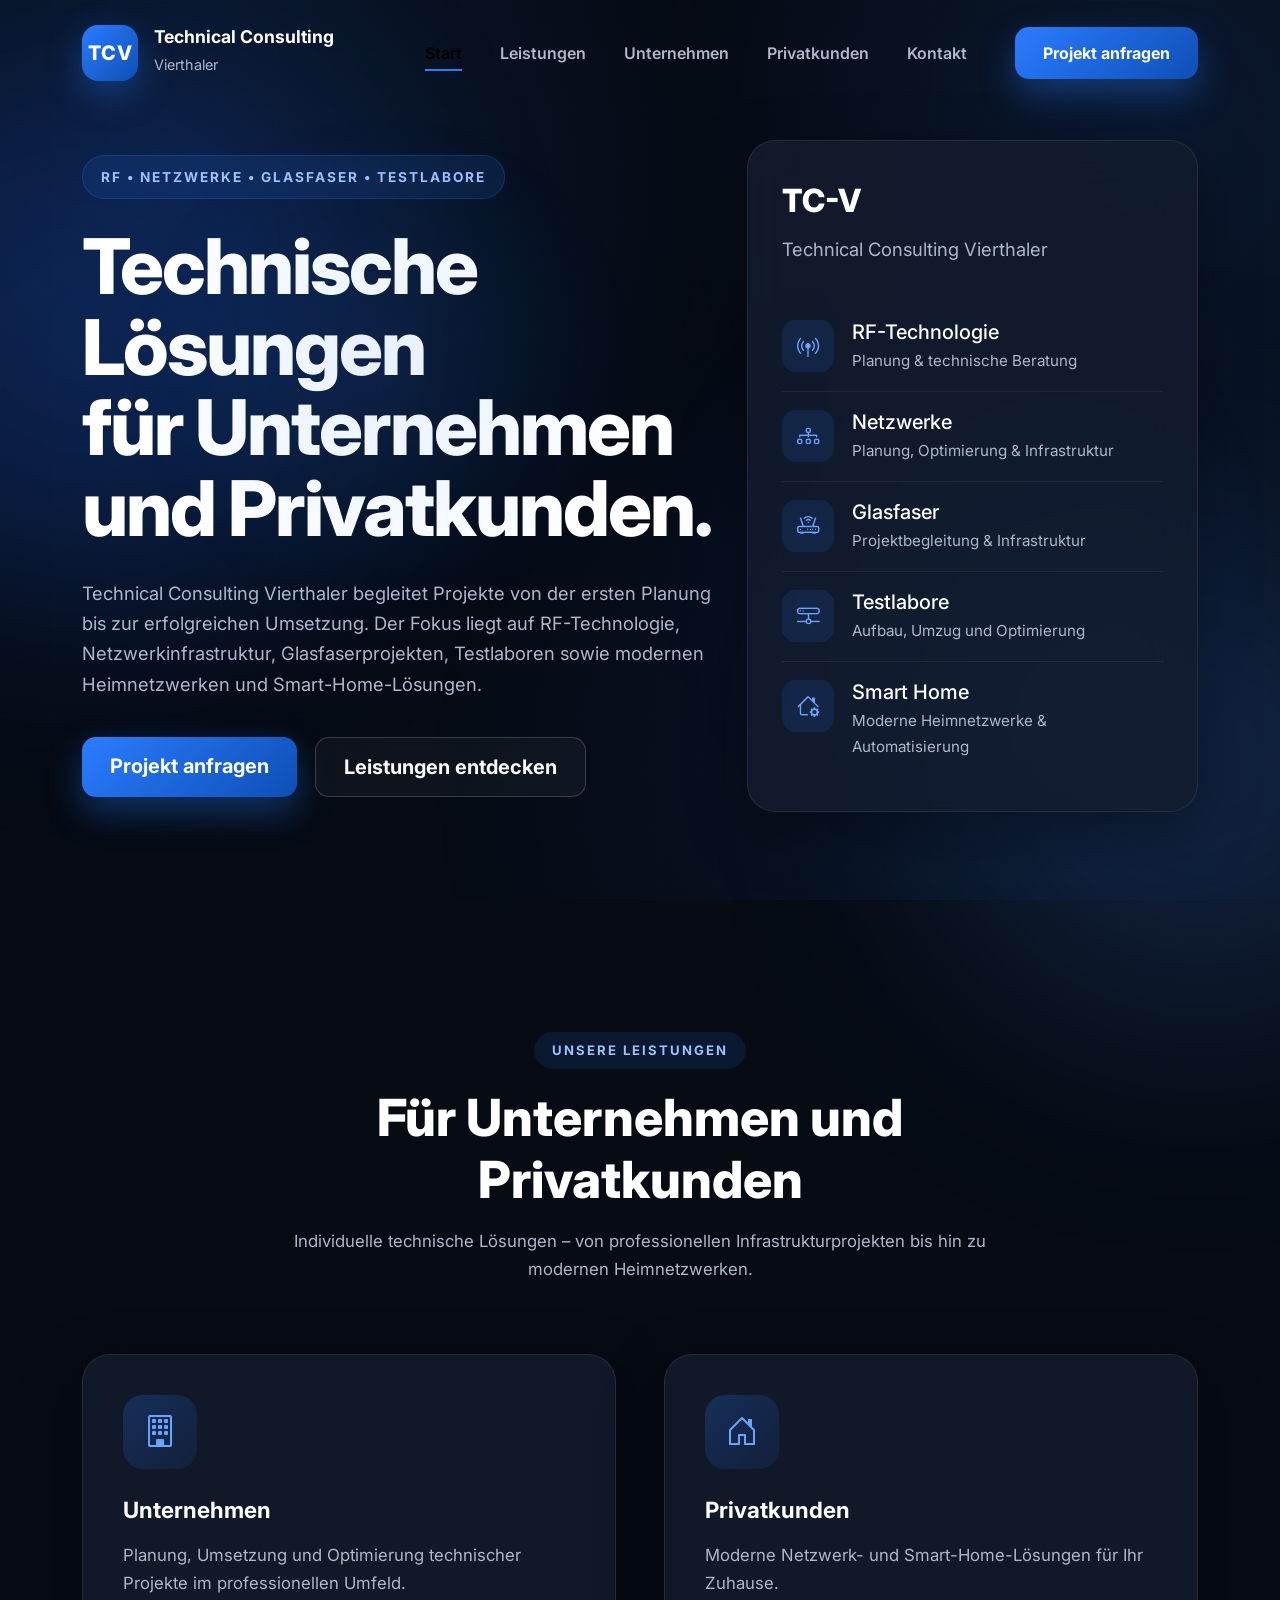
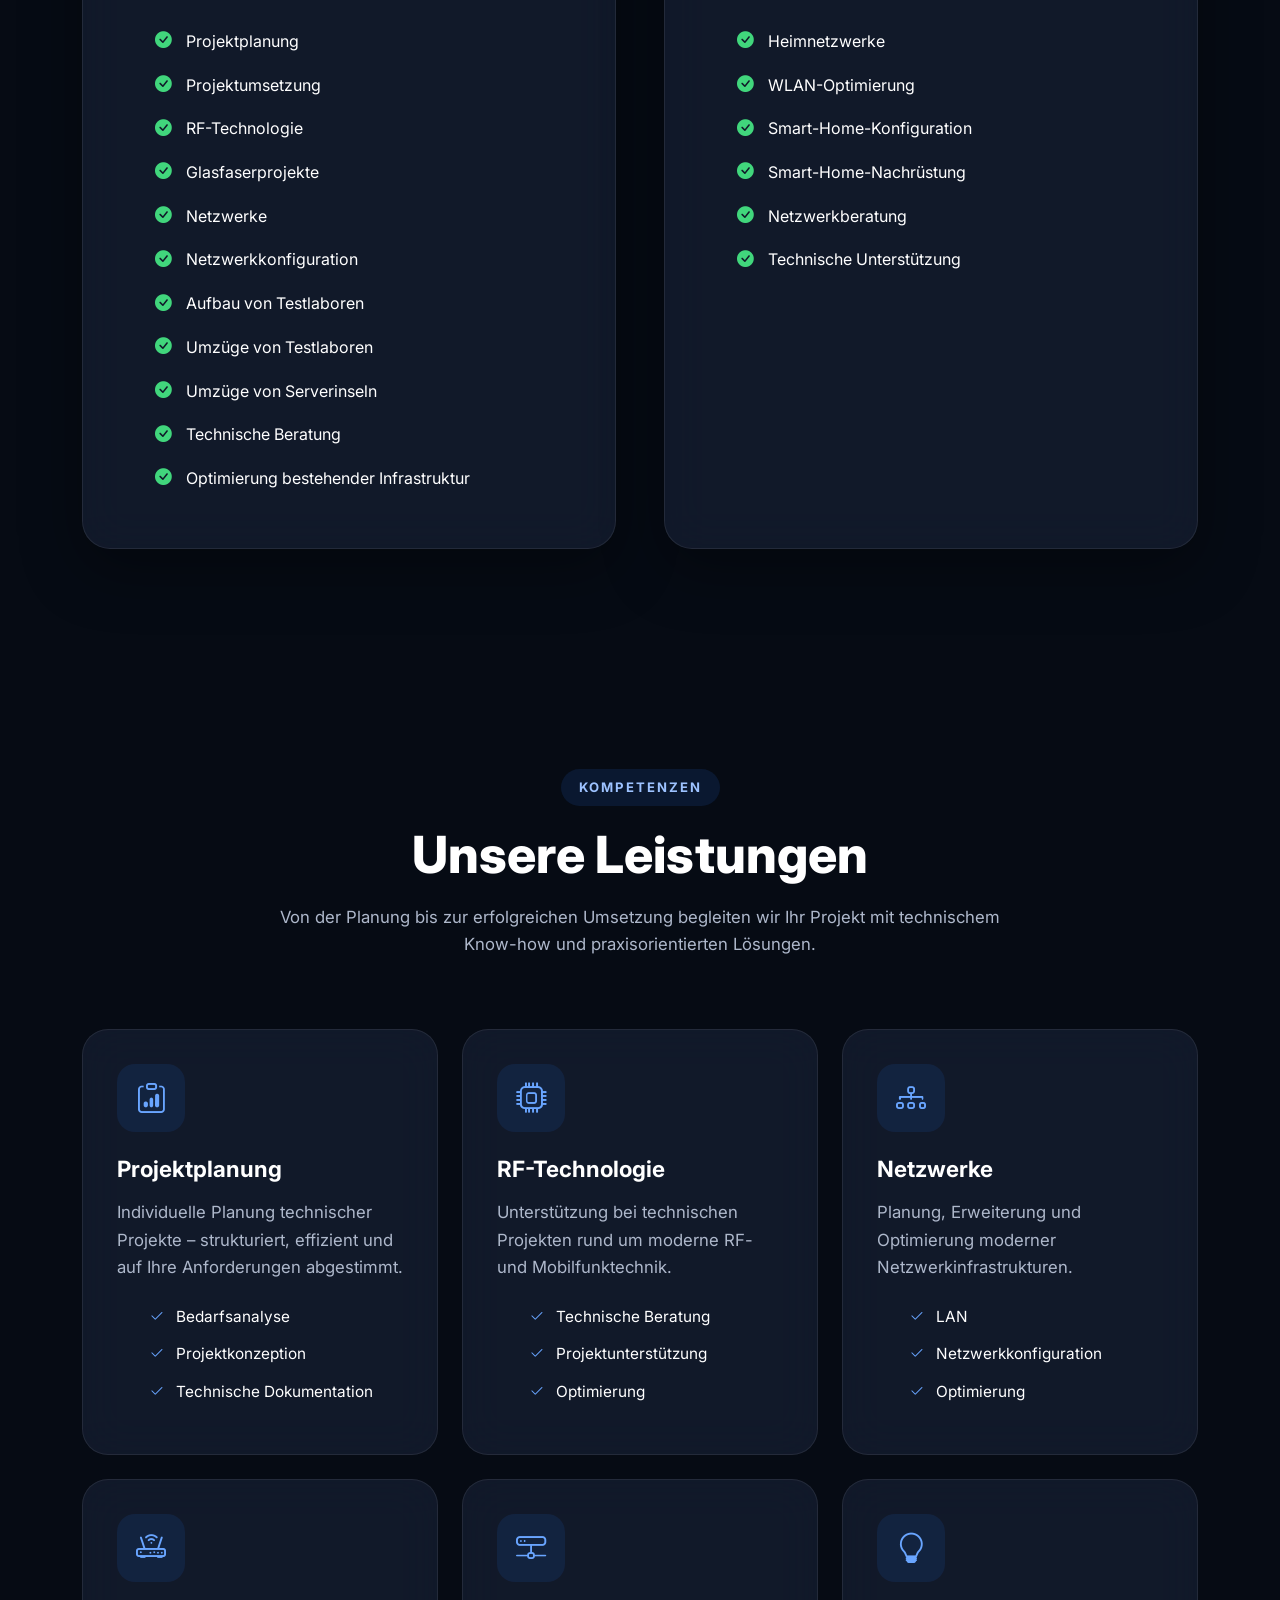
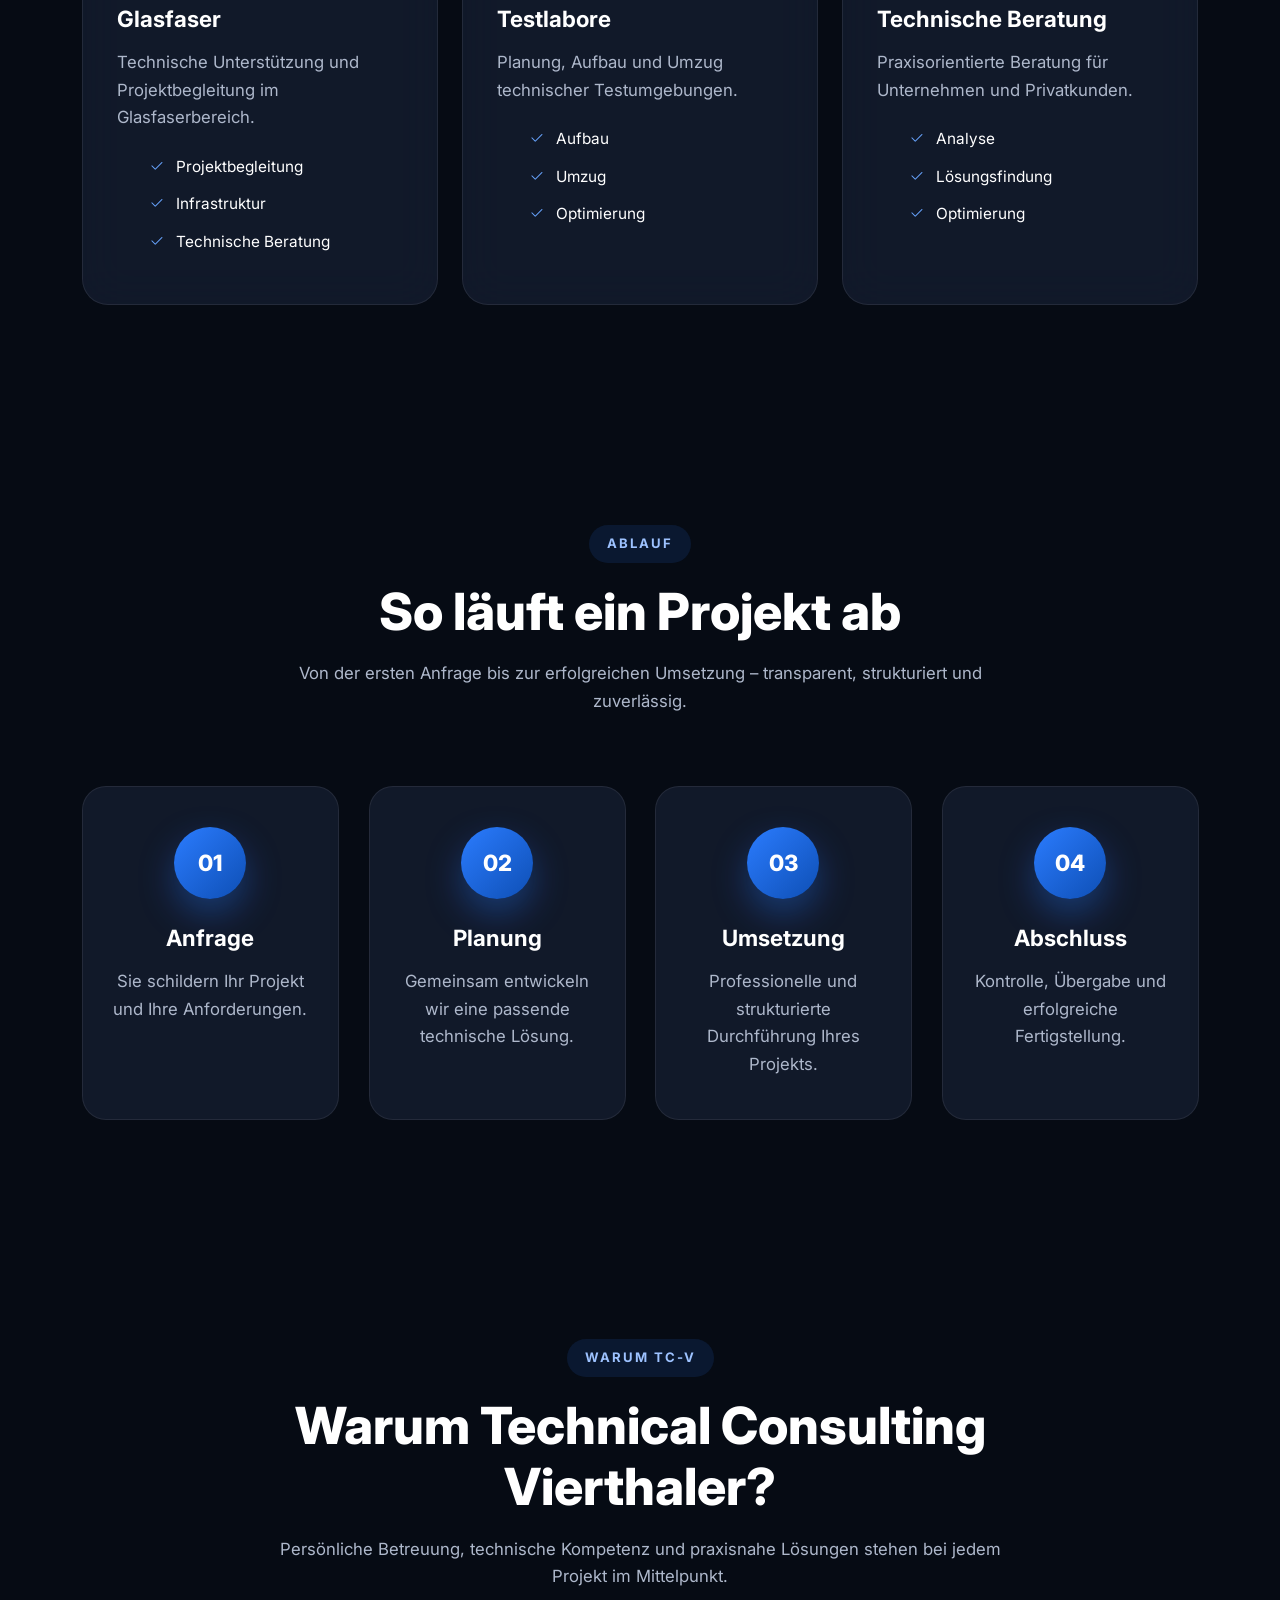
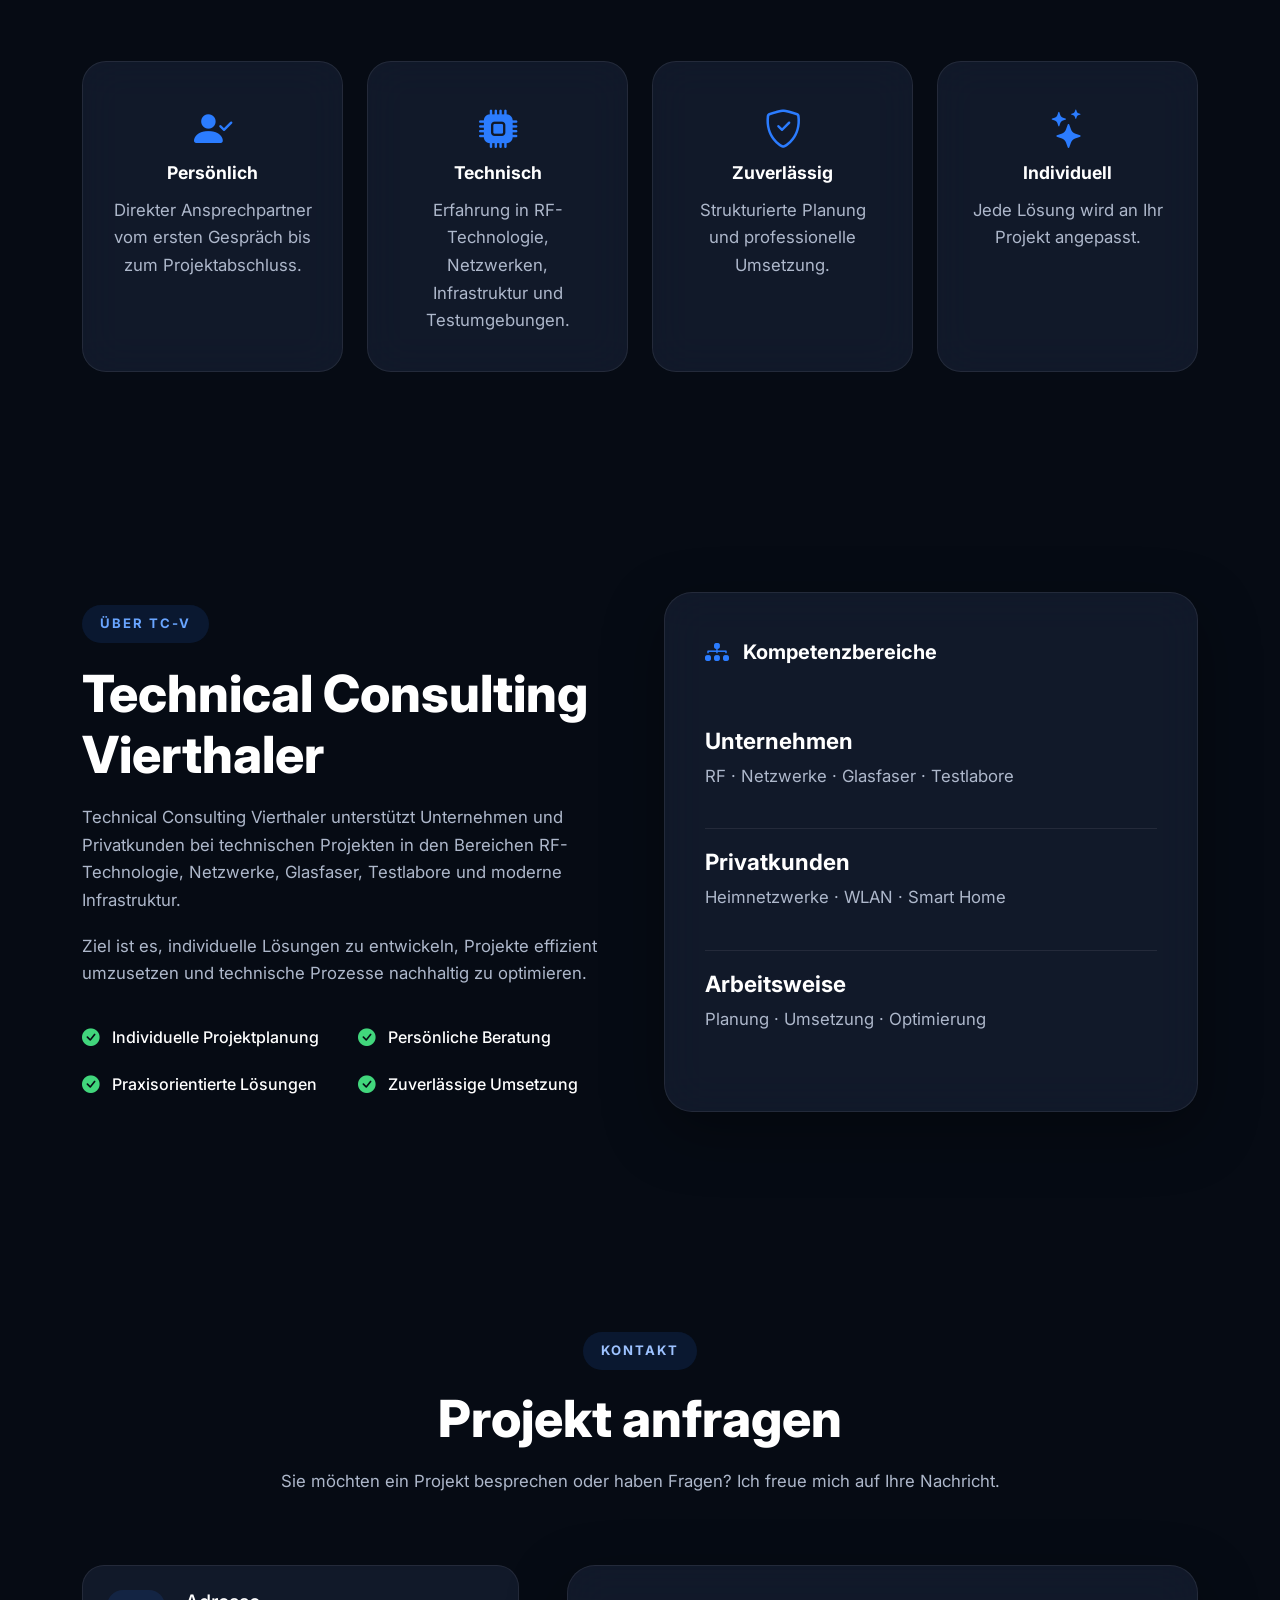
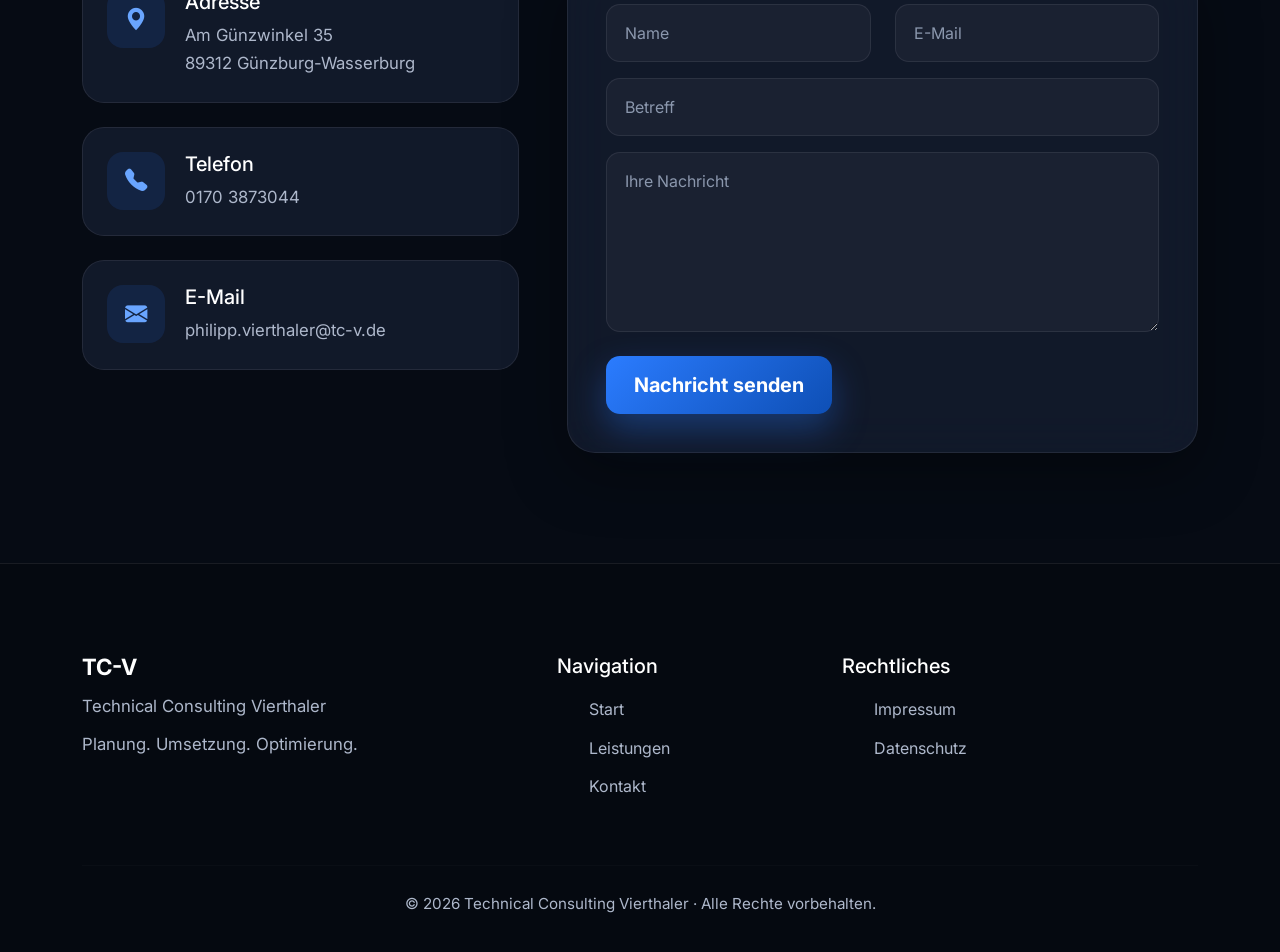
==== commit 4cefe2eb: "Update index.html" ====
--- a/index.html
+++ b/index.html
@@ -38,7 +38,7 @@
 
     <link href="https://cdn.jsdelivr.net/npm/bootstrap-icons@1.13.1/font/bootstrap-icons.min.css"
         rel="stylesheet">
-
+<link href="https://cdn.jsdelivr.net/npm/bootstrap@5.3.7/dist/css/bootstrap.min.css" rel="stylesheet">
     <link href="css/style.css"
         rel="stylesheet">
 
--- a/css/style.css
+++ b/css/style.css
@@ -0,0 +1,1770 @@
+/* ==========================================================
+   Technical Consulting Vierthaler
+   Version 2.0
+========================================================== */
+
+:root {
+
+    --primary: #2b7cff;
+    --primary-light: #69a5ff;
+    --primary-dark: #0e4fb5;
+
+    --bg: #060b14;
+    --bg-secondary: #0d1626;
+    --surface: rgba(20, 29, 47, .82);
+
+    --border: rgba(255,255,255,.08);
+
+    --text: #ffffff;
+    --text-secondary: #aeb8cb;
+
+    --success: #41d67c;
+
+    --shadow:
+        0 20px 60px rgba(0,0,0,.35);
+
+    --radius: 18px;
+
+    --transition: .35s ease;
+
+    --container: 1320px;
+
+}
+
+/* ==========================================================
+   RESET
+========================================================== */
+
+*{
+
+    margin:0;
+    padding:0;
+    box-sizing:border-box;
+
+}
+
+html{
+
+    scroll-behavior:smooth;
+
+}
+
+body{
+
+    font-family:"Inter",sans-serif;
+
+    background:var(--bg);
+
+    color:var(--text);
+
+    overflow-x:hidden;
+
+    line-height:1.65;
+
+}
+
+img{
+
+    max-width:100%;
+    display:block;
+
+}
+
+a{
+
+    text-decoration:none;
+
+}
+
+ul{
+
+    list-style:none;
+
+}
+
+section{
+
+    position:relative;
+
+    padding:110px 0;
+
+}
+
+.container{
+
+    width:min(var(--container),92%);
+
+    margin:auto;
+
+}
+
+/* ==========================================================
+   SCROLLBAR
+========================================================== */
+
+::-webkit-scrollbar{
+
+    width:11px;
+
+}
+
+::-webkit-scrollbar-track{
+
+    background:#07111d;
+
+}
+
+::-webkit-scrollbar-thumb{
+
+    background:linear-gradient(
+        180deg,
+        var(--primary),
+        var(--primary-dark)
+    );
+
+    border-radius:20px;
+
+}
+
+/* ==========================================================
+   BACKGROUND
+========================================================== */
+
+body::before{
+
+    content:"";
+
+    position:fixed;
+
+    inset:0;
+
+    background:
+
+        radial-gradient(circle at 15% 20%,
+        rgba(43,124,255,.14),
+        transparent 40%),
+
+        radial-gradient(circle at 90% 15%,
+        rgba(43,124,255,.12),
+        transparent 35%),
+
+        radial-gradient(circle at 70% 85%,
+        rgba(43,124,255,.08),
+        transparent 40%);
+
+    z-index:-3;
+
+}
+
+.background-grid{
+
+    position:fixed;
+
+    inset:0;
+
+    background-image:
+
+        linear-gradient(rgba(255,255,255,.03) 1px, transparent 1px),
+
+        linear-gradient(90deg,
+        rgba(255,255,255,.03) 1px,
+        transparent 1px);
+
+    background-size:55px 55px;
+
+    opacity:.35;
+
+    z-index:-2;
+
+}
+
+.background-glow{
+
+    position:fixed;
+
+    width:520px;
+
+    height:520px;
+
+    border-radius:50%;
+
+    filter:blur(120px);
+
+    z-index:-1;
+
+    pointer-events:none;
+
+}
+
+.glow-left{
+
+    left:-180px;
+
+    top:80px;
+
+    background:#1d67ff33;
+
+}
+
+.glow-right{
+
+    right:-180px;
+
+    bottom:-120px;
+
+    background:#458dff2d;
+
+}
+
+/* ==========================================================
+   PROGRESS BAR
+========================================================== */
+
+#progress-bar{
+
+    position:fixed;
+
+    left:0;
+
+    top:0;
+
+    height:4px;
+
+    width:0;
+
+    background:linear-gradient(
+        90deg,
+        var(--primary),
+        #7cb2ff);
+
+    z-index:9999;
+
+}
+
+/* ==========================================================
+   TYPOGRAPHY
+========================================================== */
+
+h1{
+
+    font-size:clamp(3rem,6vw,5.3rem);
+
+    line-height:1.05;
+
+    font-weight:800;
+
+    letter-spacing:-2px;
+
+    margin-bottom:28px;
+
+}
+
+h2{
+
+    font-size:clamp(2.2rem,4vw,3.4rem);
+
+    font-weight:800;
+
+    margin-bottom:18px;
+
+}
+
+h3{
+
+    font-size:1.4rem;
+
+    font-weight:700;
+
+    margin-bottom:16px;
+
+}
+
+h4{
+
+    font-size:1.1rem;
+
+    font-weight:700;
+
+}
+
+p{
+
+    color:var(--text-secondary);
+
+    font-size:1.05rem;
+
+}
+
+.section-header{
+
+    max-width:760px;
+
+    margin:0 auto 70px;
+
+    text-align:center;
+
+}
+
+.section-header span{
+
+    display:inline-flex;
+
+    padding:8px 18px;
+
+    border-radius:50px;
+
+    background:rgba(43,124,255,.12);
+
+    color:#9dc2ff;
+
+    font-size:.82rem;
+
+    letter-spacing:2px;
+
+    font-weight:700;
+
+    margin-bottom:18px;
+
+}
+/* ==========================================================
+   NAVIGATION
+========================================================== */
+
+header{
+
+    position:fixed;
+
+    top:0;
+    left:0;
+
+    width:100%;
+
+    z-index:1000;
+
+    transition:var(--transition);
+
+}
+
+header.scrolled{
+
+    background:rgba(8,14,24,.82);
+
+    backdrop-filter:blur(18px);
+
+    border-bottom:1px solid var(--border);
+
+}
+
+.navbar{
+
+    padding:20px 0;
+
+}
+
+.logo{
+
+    display:flex;
+
+    align-items:center;
+
+    gap:16px;
+
+}
+
+.logo-icon{
+
+    width:56px;
+
+    height:56px;
+
+    border-radius:16px;
+
+    background:linear-gradient(
+        135deg,
+        var(--primary),
+        var(--primary-dark)
+    );
+
+    display:flex;
+
+    align-items:center;
+
+    justify-content:center;
+
+    font-weight:800;
+
+    color:#fff;
+
+    letter-spacing:1px;
+
+    box-shadow:
+        0 12px 35px rgba(43,124,255,.35);
+
+}
+
+.logo-text h4{
+
+    margin:0;
+
+    color:#fff;
+
+}
+
+.logo-text span{
+
+    color:var(--text-secondary);
+
+    font-size:.9rem;
+
+}
+
+.navbar-nav{
+
+    gap:10px;
+
+}
+
+.nav-link{
+
+    color:var(--text-secondary);
+
+    font-weight:600;
+
+    transition:var(--transition);
+
+    position:relative;
+
+    padding:10px 14px !important;
+
+}
+
+.nav-link:hover,
+
+.nav-link.active{
+
+    color:#fff;
+
+}
+
+.nav-link::after{
+
+    content:"";
+
+    position:absolute;
+
+    left:14px;
+
+    bottom:5px;
+
+    width:0;
+
+    height:2px;
+
+    background:var(--primary);
+
+    transition:var(--transition);
+
+}
+
+.nav-link:hover::after,
+
+.nav-link.active::after{
+
+    width:calc(100% - 28px);
+
+}
+
+.navbar-toggler{
+
+    border:none;
+
+    color:#fff;
+
+    font-size:1.8rem;
+
+    box-shadow:none !important;
+
+}
+
+/* ==========================================================
+   BUTTONS
+========================================================== */
+
+.btn{
+
+    border-radius:14px;
+
+    padding:14px 28px;
+
+    font-weight:700;
+
+    transition:all .3s ease;
+
+}
+
+.btn-primary{
+
+    background:linear-gradient(
+        135deg,
+        var(--primary),
+        var(--primary-dark)
+    );
+
+    border:none;
+
+    box-shadow:
+        0 15px 35px rgba(43,124,255,.35);
+
+}
+
+.btn-primary:hover{
+
+    transform:translateY(-3px);
+
+    box-shadow:
+        0 22px 45px rgba(43,124,255,.45);
+
+}
+
+.btn-outline-light{
+
+    border:1px solid rgba(255,255,255,.18);
+
+    background:rgba(255,255,255,.04);
+
+    backdrop-filter:blur(14px);
+
+}
+
+.btn-outline-light:hover{
+
+    background:rgba(255,255,255,.08);
+
+    transform:translateY(-3px);
+
+}
+
+/* ==========================================================
+   HERO
+========================================================== */
+
+.hero{
+
+    min-height:100vh;
+
+    display:flex;
+
+    align-items:center;
+
+    overflow:hidden;
+
+    padding-top:140px;
+
+}
+
+.hero-network{
+
+    position:absolute;
+
+    inset:0;
+
+    background:
+
+        radial-gradient(circle at 30% 40%,
+        rgba(43,124,255,.12),
+        transparent 25%),
+
+        radial-gradient(circle at 75% 60%,
+        rgba(43,124,255,.08),
+        transparent 30%);
+
+    opacity:.9;
+
+    pointer-events:none;
+
+}
+
+.hero-tag{
+
+    display:inline-flex;
+
+    align-items:center;
+
+    gap:10px;
+
+    padding:10px 18px;
+
+    border-radius:50px;
+
+    background:rgba(43,124,255,.12);
+
+    border:1px solid rgba(43,124,255,.22);
+
+    color:#9dc2ff;
+
+    font-size:.85rem;
+
+    letter-spacing:2px;
+
+    font-weight:700;
+
+    margin-bottom:28px;
+
+}
+
+.hero p{
+
+    max-width:650px;
+
+    font-size:1.15rem;
+
+    margin-bottom:38px;
+
+}
+
+.hero-buttons{
+
+    display:flex;
+
+    gap:18px;
+
+    flex-wrap:wrap;
+
+}
+
+/* ==========================================================
+   HERO CARD
+========================================================== */
+
+.hero-card{
+
+    background:var(--surface);
+
+    backdrop-filter:blur(24px);
+
+    border:1px solid var(--border);
+
+    border-radius:28px;
+
+    padding:34px;
+
+    box-shadow:var(--shadow);
+
+}
+
+.hero-card-header{
+
+    margin-bottom:28px;
+
+}
+
+.hero-card-header span{
+
+    font-size:2rem;
+
+    font-weight:800;
+
+    color:#fff;
+
+}
+
+.hero-card-header p{
+
+    margin-top:6px;
+
+}
+
+.hero-item{
+
+    display:flex;
+
+    align-items:flex-start;
+
+    gap:18px;
+
+    padding:18px 0;
+
+    border-bottom:1px solid rgba(255,255,255,.06);
+
+}
+
+.hero-item:last-child{
+
+    border-bottom:none;
+
+}
+
+.hero-item i{
+
+    width:52px;
+
+    height:52px;
+
+    border-radius:14px;
+
+    display:flex;
+
+    align-items:center;
+
+    justify-content:center;
+
+    background:rgba(43,124,255,.12);
+
+    color:var(--primary-light);
+
+    font-size:1.4rem;
+
+    flex-shrink:0;
+
+}
+
+.hero-item h5{
+
+    color:#fff;
+
+    margin-bottom:4px;
+
+}
+
+.hero-item p{
+
+    margin:0;
+
+    font-size:.95rem;
+
+}
+/* ==========================================================
+   UNTERNEHMEN / PRIVATKUNDEN
+========================================================== */
+
+.target-section{
+
+    position:relative;
+
+}
+
+.target-card{
+
+    height:100%;
+
+    background:var(--surface);
+
+    border:1px solid var(--border);
+
+    border-radius:28px;
+
+    padding:40px;
+
+    backdrop-filter:blur(22px);
+
+    transition:var(--transition);
+
+    box-shadow:var(--shadow);
+
+}
+
+.target-card:hover{
+
+    transform:translateY(-10px);
+
+    border-color:rgba(43,124,255,.35);
+
+    box-shadow:
+        0 30px 70px rgba(0,0,0,.45);
+
+}
+
+.target-icon{
+
+    width:74px;
+
+    height:74px;
+
+    border-radius:20px;
+
+    display:flex;
+
+    align-items:center;
+
+    justify-content:center;
+
+    margin-bottom:28px;
+
+    background:linear-gradient(
+        135deg,
+        rgba(43,124,255,.22),
+        rgba(43,124,255,.08)
+    );
+
+}
+
+.target-icon i{
+
+    font-size:2rem;
+
+    color:var(--primary-light);
+
+}
+
+.target-card h3{
+
+    margin-bottom:18px;
+
+}
+
+.target-card p{
+
+    margin-bottom:30px;
+
+}
+
+.target-card ul{
+
+    display:flex;
+
+    flex-direction:column;
+
+    gap:16px;
+
+}
+
+.target-card li{
+
+    display:flex;
+
+    align-items:center;
+
+    gap:14px;
+
+    color:#fff;
+
+}
+
+.target-card li i{
+
+    color:var(--success);
+
+    font-size:1.05rem;
+
+}
+
+/* ==========================================================
+   LEISTUNGSKARTEN
+========================================================== */
+
+.service-card{
+
+    height:100%;
+
+    background:var(--surface);
+
+    border:1px solid var(--border);
+
+    border-radius:26px;
+
+    padding:34px;
+
+    transition:var(--transition);
+
+    backdrop-filter:blur(22px);
+
+    overflow:hidden;
+
+    position:relative;
+
+}
+
+.service-card::before{
+
+    content:"";
+
+    position:absolute;
+
+    left:0;
+
+    top:0;
+
+    width:100%;
+
+    height:4px;
+
+    background:linear-gradient(
+        90deg,
+        var(--primary),
+        var(--primary-light)
+    );
+
+    transform:scaleX(0);
+
+    transform-origin:left;
+
+    transition:.35s;
+
+}
+
+.service-card:hover{
+
+    transform:translateY(-10px);
+
+    border-color:rgba(43,124,255,.30);
+
+    box-shadow:
+        0 25px 55px rgba(0,0,0,.35);
+
+}
+
+.service-card:hover::before{
+
+    transform:scaleX(1);
+
+}
+
+.service-icon{
+
+    width:68px;
+
+    height:68px;
+
+    border-radius:18px;
+
+    display:flex;
+
+    align-items:center;
+
+    justify-content:center;
+
+    margin-bottom:24px;
+
+    background:rgba(43,124,255,.10);
+
+}
+
+.service-icon i{
+
+    font-size:1.9rem;
+
+    color:var(--primary-light);
+
+}
+
+.service-card p{
+
+    margin-bottom:22px;
+
+}
+
+.service-card ul{
+
+    display:flex;
+
+    flex-direction:column;
+
+    gap:12px;
+
+}
+
+.service-card li{
+
+    display:flex;
+
+    align-items:center;
+
+    gap:12px;
+
+    color:#fff;
+
+    font-size:.96rem;
+
+}
+
+.service-card li i{
+
+    color:var(--primary-light);
+
+}
+
+/* ==========================================================
+   WORKFLOW
+========================================================== */
+
+.workflow{
+
+    position:relative;
+
+}
+
+.workflow-grid{
+
+    display:grid;
+
+    grid-template-columns:repeat(4,1fr);
+
+    gap:30px;
+
+}
+
+.workflow-card{
+
+    position:relative;
+
+    background:var(--surface);
+
+    border:1px solid var(--border);
+
+    border-radius:24px;
+
+    padding:40px 28px;
+
+    text-align:center;
+
+    transition:var(--transition);
+
+}
+
+.workflow-card:hover{
+
+    transform:translateY(-8px);
+
+    border-color:rgba(43,124,255,.35);
+
+}
+
+.workflow-number{
+
+    width:72px;
+
+    height:72px;
+
+    margin:0 auto 26px;
+
+    border-radius:50%;
+
+    display:flex;
+
+    align-items:center;
+
+    justify-content:center;
+
+    font-size:1.4rem;
+
+    font-weight:800;
+
+    color:#fff;
+
+    background:linear-gradient(
+        135deg,
+        var(--primary),
+        var(--primary-dark)
+    );
+
+    box-shadow:
+        0 15px 35px rgba(43,124,255,.35);
+
+}
+
+.workflow-card h3{
+
+    margin-bottom:16px;
+
+}
+
+.workflow-card p{
+
+    margin:0;
+
+}
+
+/* ==========================================================
+   HOVER-EFFEKTE
+========================================================== */
+
+.target-card,
+.service-card,
+.workflow-card{
+
+    will-change:transform;
+
+}
+
+.target-card:hover .target-icon,
+
+.service-card:hover .service-icon{
+
+    transform:rotate(-6deg) scale(1.08);
+
+}
+
+.target-icon,
+.service-icon{
+
+    transition:var(--transition);
+
+}
+/* ==========================================================
+   WARUM TC-V
+========================================================== */
+
+.why-us{
+
+    position:relative;
+
+}
+
+.feature-card{
+
+    height:100%;
+
+    background:var(--surface);
+
+    border:1px solid var(--border);
+
+    border-radius:24px;
+
+    padding:36px 30px;
+
+    text-align:center;
+
+    transition:var(--transition);
+
+    backdrop-filter:blur(20px);
+
+}
+
+.feature-card:hover{
+
+    transform:translateY(-10px);
+
+    border-color:rgba(43,124,255,.35);
+
+    box-shadow:0 25px 60px rgba(0,0,0,.35);
+
+}
+
+.feature-card i{
+
+    font-size:2.4rem;
+
+    color:var(--primary);
+
+    margin-bottom:22px;
+
+}
+
+.feature-card h4{
+
+    margin-bottom:14px;
+
+}
+
+.feature-card p{
+
+    margin:0;
+
+}
+
+/* ==========================================================
+   ABOUT
+========================================================== */
+
+.about{
+
+    position:relative;
+
+}
+
+.section-badge{
+
+    display:inline-block;
+
+    padding:8px 18px;
+
+    border-radius:999px;
+
+    background:rgba(43,124,255,.12);
+
+    color:var(--primary-light);
+
+    letter-spacing:2px;
+
+    font-size:.82rem;
+
+    font-weight:700;
+
+    margin-bottom:20px;
+
+}
+
+.about p{
+
+    margin-bottom:18px;
+
+}
+
+.about-features{
+
+    display:grid;
+
+    grid-template-columns:repeat(2,1fr);
+
+    gap:18px;
+
+    margin-top:35px;
+
+}
+
+.about-feature{
+
+    display:flex;
+
+    align-items:center;
+
+    gap:12px;
+
+    color:#fff;
+
+    font-weight:500;
+
+}
+
+.about-feature i{
+
+    color:var(--success);
+
+    font-size:1.1rem;
+
+}
+
+.about-card{
+
+    background:var(--surface);
+
+    border:1px solid var(--border);
+
+    border-radius:28px;
+
+    padding:40px;
+
+    backdrop-filter:blur(22px);
+
+    box-shadow:var(--shadow);
+
+}
+
+.about-card-header{
+
+    display:flex;
+
+    align-items:center;
+
+    gap:14px;
+
+    font-size:1.25rem;
+
+    font-weight:700;
+
+    margin-bottom:35px;
+
+}
+
+.about-card-header i{
+
+    color:var(--primary);
+
+    font-size:1.5rem;
+
+}
+
+.about-stat{
+
+    padding:20px 0;
+
+    border-bottom:1px solid rgba(255,255,255,.08);
+
+}
+
+.about-stat:last-child{
+
+    border-bottom:none;
+
+}
+
+.about-stat h3{
+
+    margin-bottom:8px;
+
+}
+
+/* ==========================================================
+   CONTACT
+========================================================== */
+
+.contact{
+
+    position:relative;
+
+}
+
+.contact-info{
+
+    display:flex;
+
+    flex-direction:column;
+
+    gap:24px;
+
+}
+
+.contact-item{
+
+    display:flex;
+
+    align-items:flex-start;
+
+    gap:20px;
+
+    padding:24px;
+
+    background:var(--surface);
+
+    border:1px solid var(--border);
+
+    border-radius:22px;
+
+    transition:var(--transition);
+
+}
+
+.contact-item:hover{
+
+    transform:translateY(-6px);
+
+    border-color:rgba(43,124,255,.30);
+
+}
+
+.contact-item i{
+
+    width:58px;
+
+    height:58px;
+
+    border-radius:16px;
+
+    display:flex;
+
+    align-items:center;
+
+    justify-content:center;
+
+    background:rgba(43,124,255,.12);
+
+    color:var(--primary-light);
+
+    font-size:1.4rem;
+
+    flex-shrink:0;
+
+}
+
+.contact-item h5{
+
+    margin-bottom:8px;
+
+}
+
+.contact-item p{
+
+    margin:0;
+
+}
+
+.contact-form{
+
+    background:var(--surface);
+
+    border:1px solid var(--border);
+
+    border-radius:28px;
+
+    padding:38px;
+
+    backdrop-filter:blur(22px);
+
+    box-shadow:var(--shadow);
+
+}
+
+.contact-form .form-control{
+
+    background:rgba(255,255,255,.04);
+
+    border:1px solid rgba(255,255,255,.08);
+
+    color:#fff;
+
+    border-radius:14px;
+
+    padding:16px 18px;
+
+    transition:var(--transition);
+
+}
+
+.contact-form .form-control:focus{
+
+    background:rgba(255,255,255,.06);
+
+    color:#fff;
+
+    border-color:var(--primary);
+
+    box-shadow:0 0 0 .2rem rgba(43,124,255,.15);
+
+}
+
+.contact-form .form-control::placeholder{
+
+    color:#8b97ad;
+
+}
+
+textarea.form-control{
+
+    resize:vertical;
+
+    min-height:180px;
+
+}
+/* ==========================================================
+   FOOTER
+========================================================== */
+
+footer{
+
+    padding:90px 0 35px;
+
+    background:#050910;
+
+    border-top:1px solid rgba(255,255,255,.08);
+
+}
+
+footer h3{
+
+    color:#fff;
+
+    margin-bottom:12px;
+
+}
+
+footer h5{
+
+    margin-bottom:18px;
+
+    color:#fff;
+
+}
+
+footer p{
+
+    margin-bottom:10px;
+
+}
+
+footer ul{
+
+    display:flex;
+
+    flex-direction:column;
+
+    gap:12px;
+
+}
+
+footer a{
+
+    color:var(--text-secondary);
+
+    transition:var(--transition);
+
+}
+
+footer a:hover{
+
+    color:var(--primary-light);
+
+    padding-left:8px;
+
+}
+
+footer hr{
+
+    border:none;
+
+    height:1px;
+
+    background:rgba(255,255,255,.08);
+
+    margin:50px 0 25px;
+
+}
+
+.footer-bottom{
+
+    text-align:center;
+
+}
+
+.footer-bottom p{
+
+    margin:0;
+
+    font-size:.95rem;
+
+}
+
+/* ==========================================================
+   REVEAL ANIMATIONEN
+========================================================== */
+
+.reveal{
+
+    opacity:0;
+
+    transform:translateY(50px);
+
+    transition:
+        opacity .8s ease,
+        transform .8s ease;
+
+}
+
+.reveal.active{
+
+    opacity:1;
+
+    transform:translateY(0);
+
+}
+
+/* ==========================================================
+   SANFTE HOVER-EFFEKTE
+========================================================== */
+
+.hero-card,
+.target-card,
+.service-card,
+.workflow-card,
+.feature-card,
+.about-card,
+.contact-form,
+.contact-item{
+
+    transition:
+        transform .35s ease,
+        box-shadow .35s ease,
+        border-color .35s ease;
+
+}
+
+.hero-card:hover,
+.about-card:hover,
+.contact-form:hover{
+
+    transform:translateY(-6px);
+
+    border-color:rgba(43,124,255,.30);
+
+    box-shadow:
+        0 30px 70px rgba(0,0,0,.45);
+
+}
+
+/* ==========================================================
+   SELECTION
+========================================================== */
+
+::selection{
+
+    background:rgba(43,124,255,.35);
+
+    color:#fff;
+
+}
+
+/* ==========================================================
+   FOCUS
+========================================================== */
+
+button:focus,
+input:focus,
+textarea:focus,
+a:focus{
+
+    outline:none;
+
+}
+
+/* ==========================================================
+   RESPONSIVE
+========================================================== */
+
+@media (max-width:1200px){
+
+    .workflow-grid{
+
+        grid-template-columns:repeat(2,1fr);
+
+    }
+
+}
+
+@media (max-width:992px){
+
+    section{
+
+        padding:90px 0;
+
+    }
+
+    .hero{
+
+        min-height:auto;
+
+        padding-top:140px;
+        padding-bottom:80px;
+
+    }
+
+    .hero-card{
+
+        margin-top:30px;
+
+    }
+
+    .navbar-collapse{
+
+        margin-top:20px;
+
+        padding:20px;
+
+        border-radius:20px;
+
+        background:rgba(8,14,24,.96);
+
+        border:1px solid rgba(255,255,255,.06);
+
+    }
+
+    .about-features{
+
+        grid-template-columns:1fr;
+
+    }
+
+}
+
+@media (max-width:768px){
+
+    h1{
+
+        font-size:2.8rem;
+
+    }
+
+    h2{
+
+        font-size:2rem;
+
+    }
+
+    .workflow-grid{
+
+        grid-template-columns:1fr;
+
+    }
+
+    .hero-buttons{
+
+        flex-direction:column;
+
+    }
+
+    .btn{
+
+        width:100%;
+
+    }
+
+    .target-card,
+    .service-card,
+    .feature-card,
+    .about-card,
+    .contact-form{
+
+        padding:28px;
+
+    }
+
+}
+
+@media (max-width:576px){
+
+    section{
+
+        padding:70px 0;
+
+    }
+
+    .logo-icon{
+
+        width:48px;
+        height:48px;
+
+        font-size:.9rem;
+
+    }
+
+    .logo-text h4{
+
+        font-size:1rem;
+
+    }
+
+    .hero-tag{
+
+        font-size:.72rem;
+
+        letter-spacing:1px;
+
+    }
+
+    .hero-item{
+
+        gap:14px;
+
+    }
+
+    .hero-item i{
+
+        width:46px;
+
+        height:46px;
+
+        font-size:1.2rem;
+
+    }
+
+    .contact-item{
+
+        flex-direction:column;
+
+        align-items:flex-start;
+
+    }
+
+}
+
+/* ==========================================================
+   ENDE
+========================================================== */
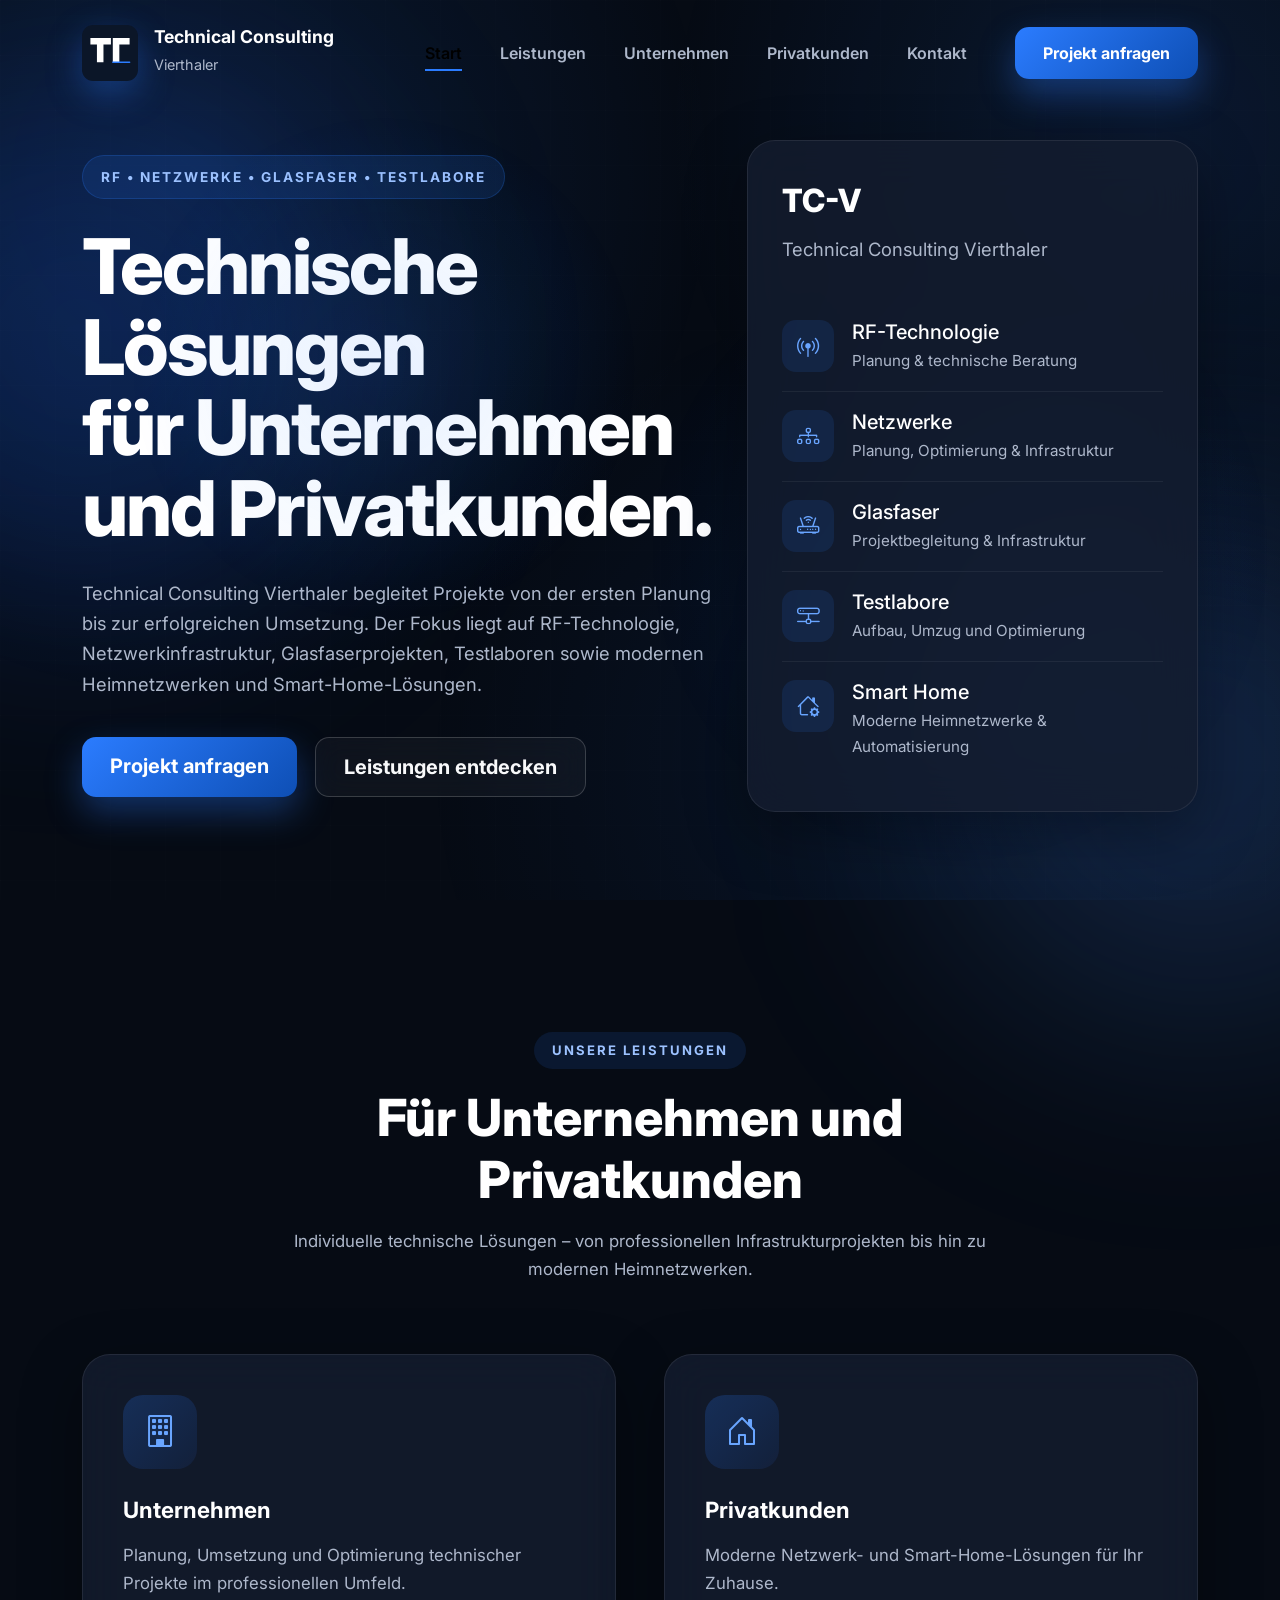
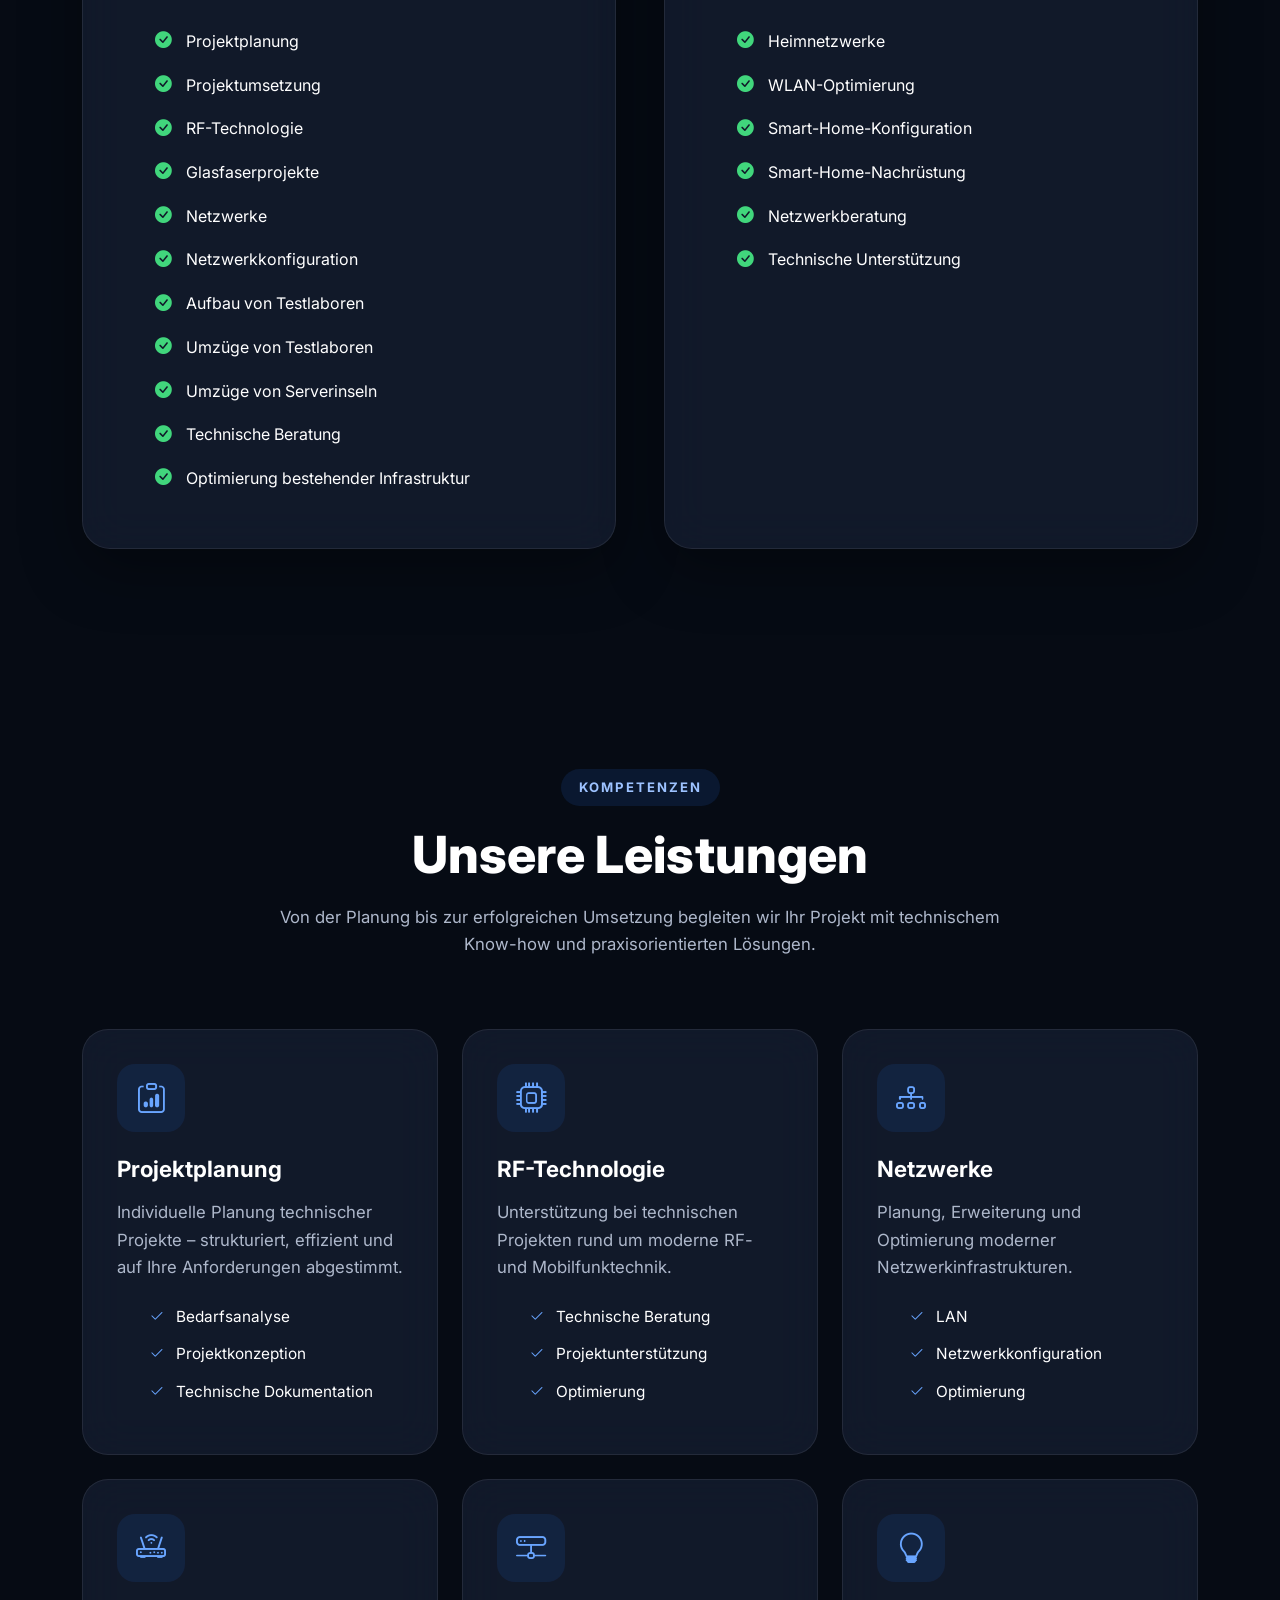
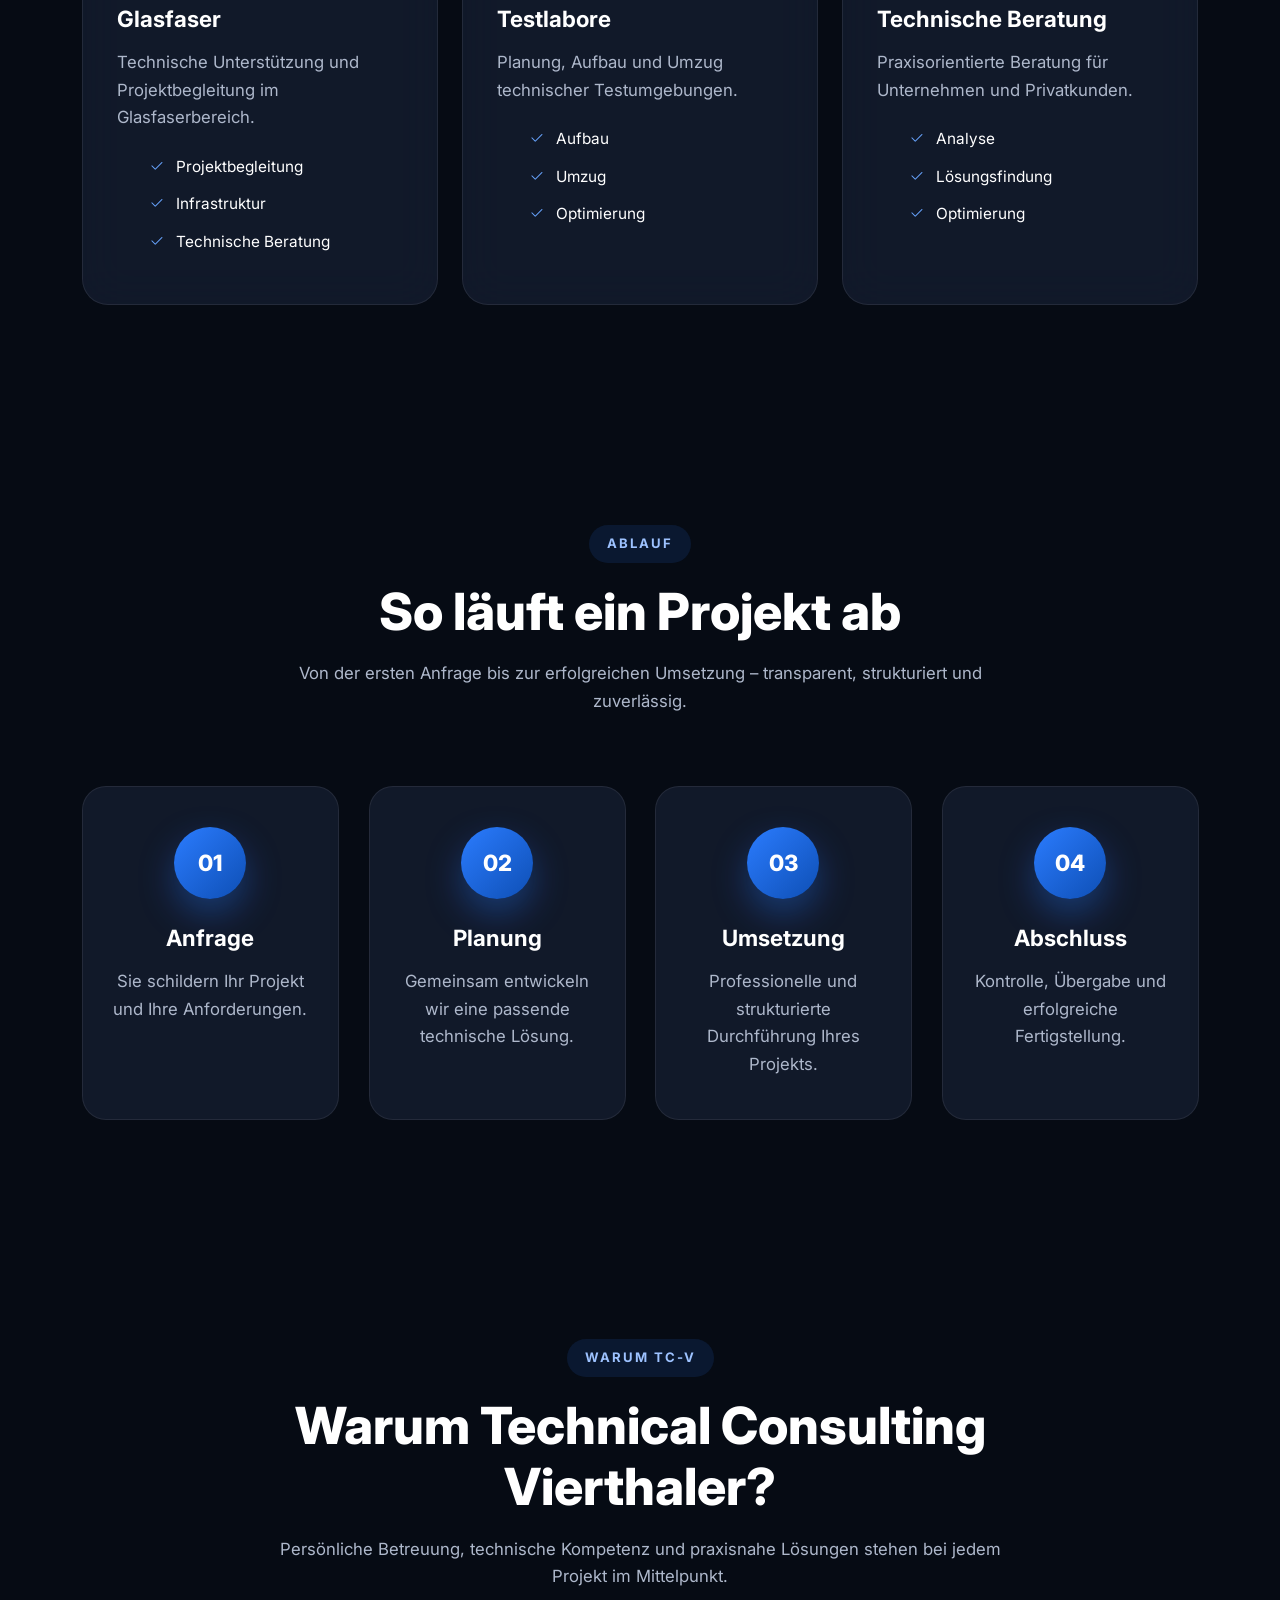
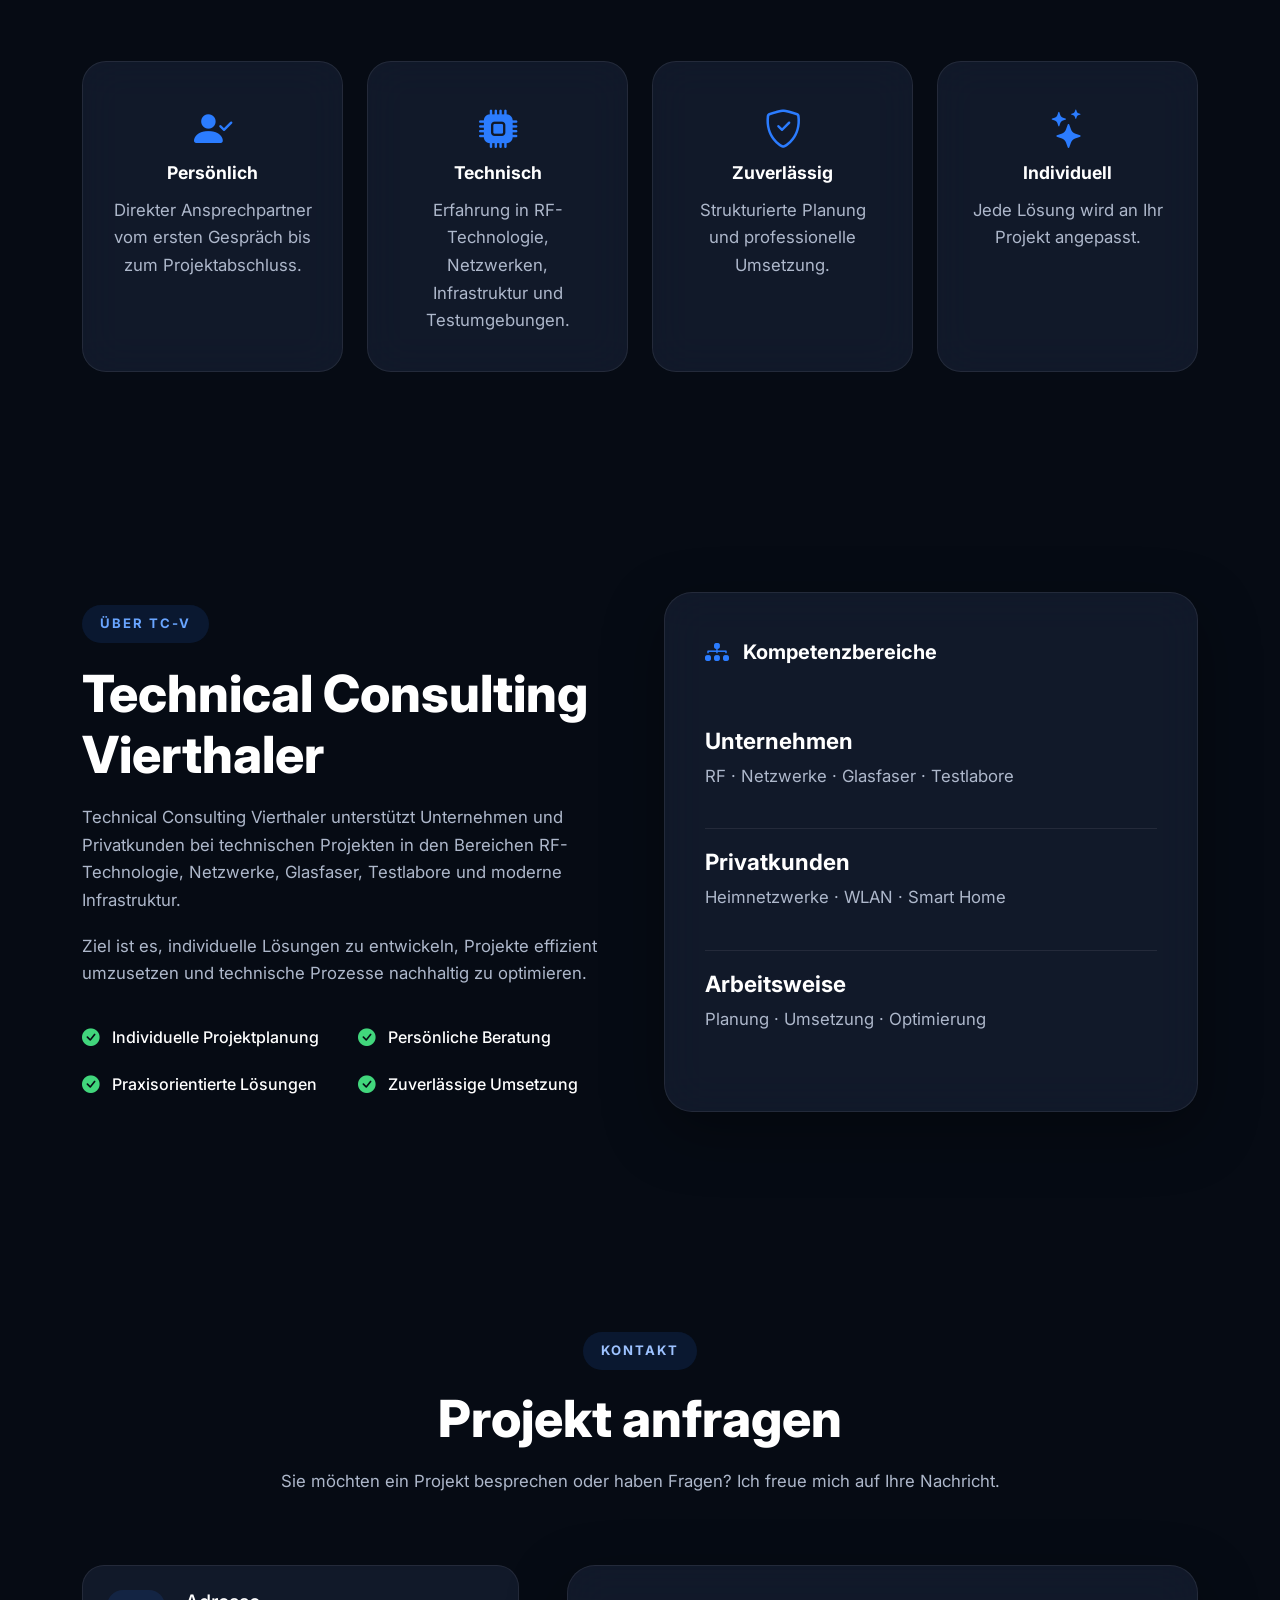
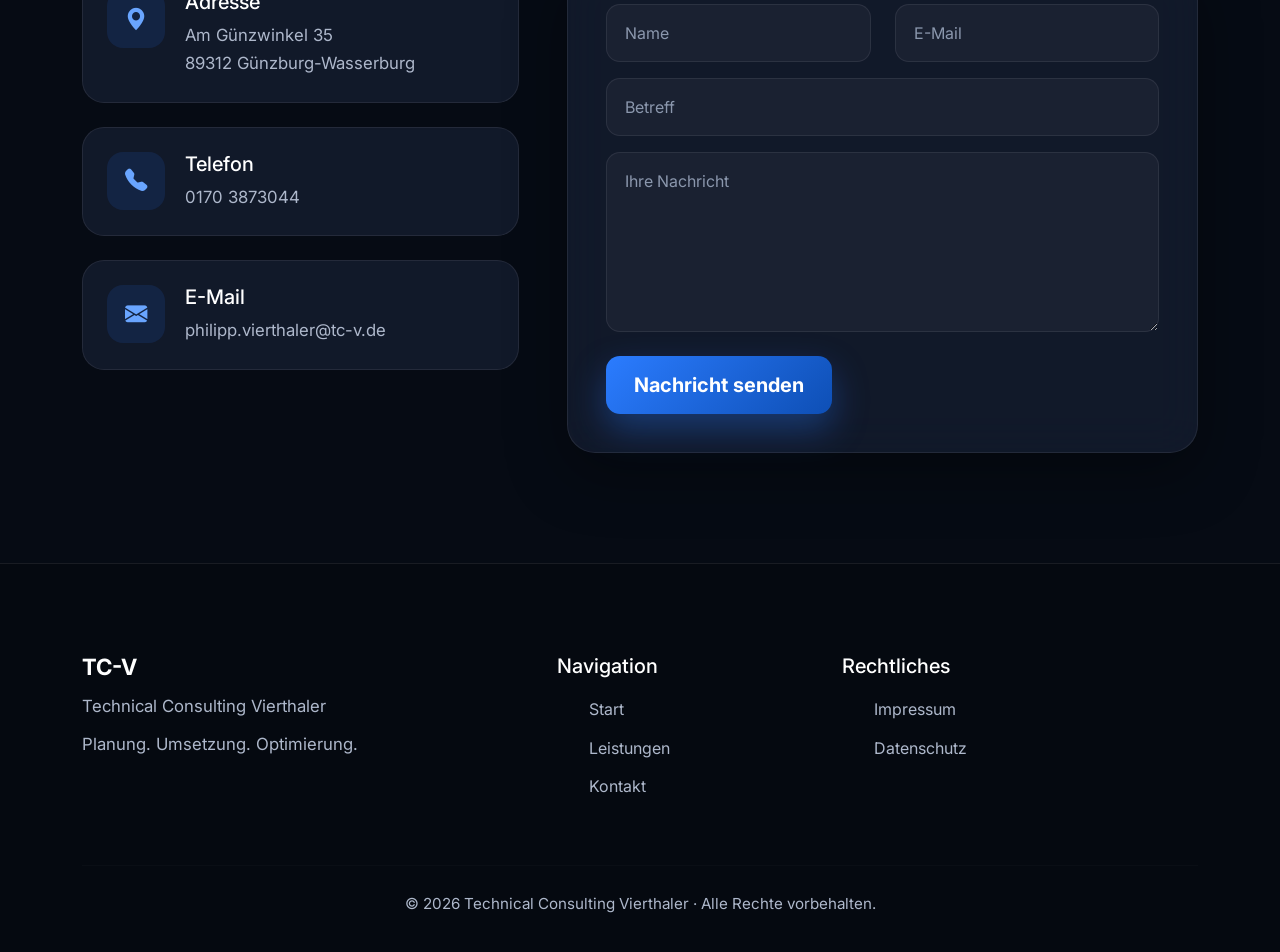
==== commit 27dad158: "Update index.html" ====
--- a/index.html
+++ b/index.html
@@ -35,10 +35,17 @@
 
     <link href="https://fonts.googleapis.com/css2?family=Inter:wght@300;400;500;600;700;800;900&display=swap"
         rel="stylesheet">
-
+<link rel="icon" type="image/svg+xml" href="images/favicon.svg">
+
+<link rel="icon" type="image/x-icon" href="images/favicon.ico">
+
+<link rel="apple-touch-icon" href="images/apple-touch-icon.png">
+
+<link rel="manifest" href="manifest.webmanifest">
     <link href="https://cdn.jsdelivr.net/npm/bootstrap-icons@1.13.1/font/bootstrap-icons.min.css"
         rel="stylesheet">
 <link href="https://cdn.jsdelivr.net/npm/bootstrap@5.3.7/dist/css/bootstrap.min.css" rel="stylesheet">
+    
     <link href="css/style.css"
         rel="stylesheet">
 
@@ -64,7 +71,8 @@
 
 <div class="logo-icon">
 
-TCV
+<img src="images/logo-icon.svg"
+     alt="TC-V Logo">
 
 </div>
 
